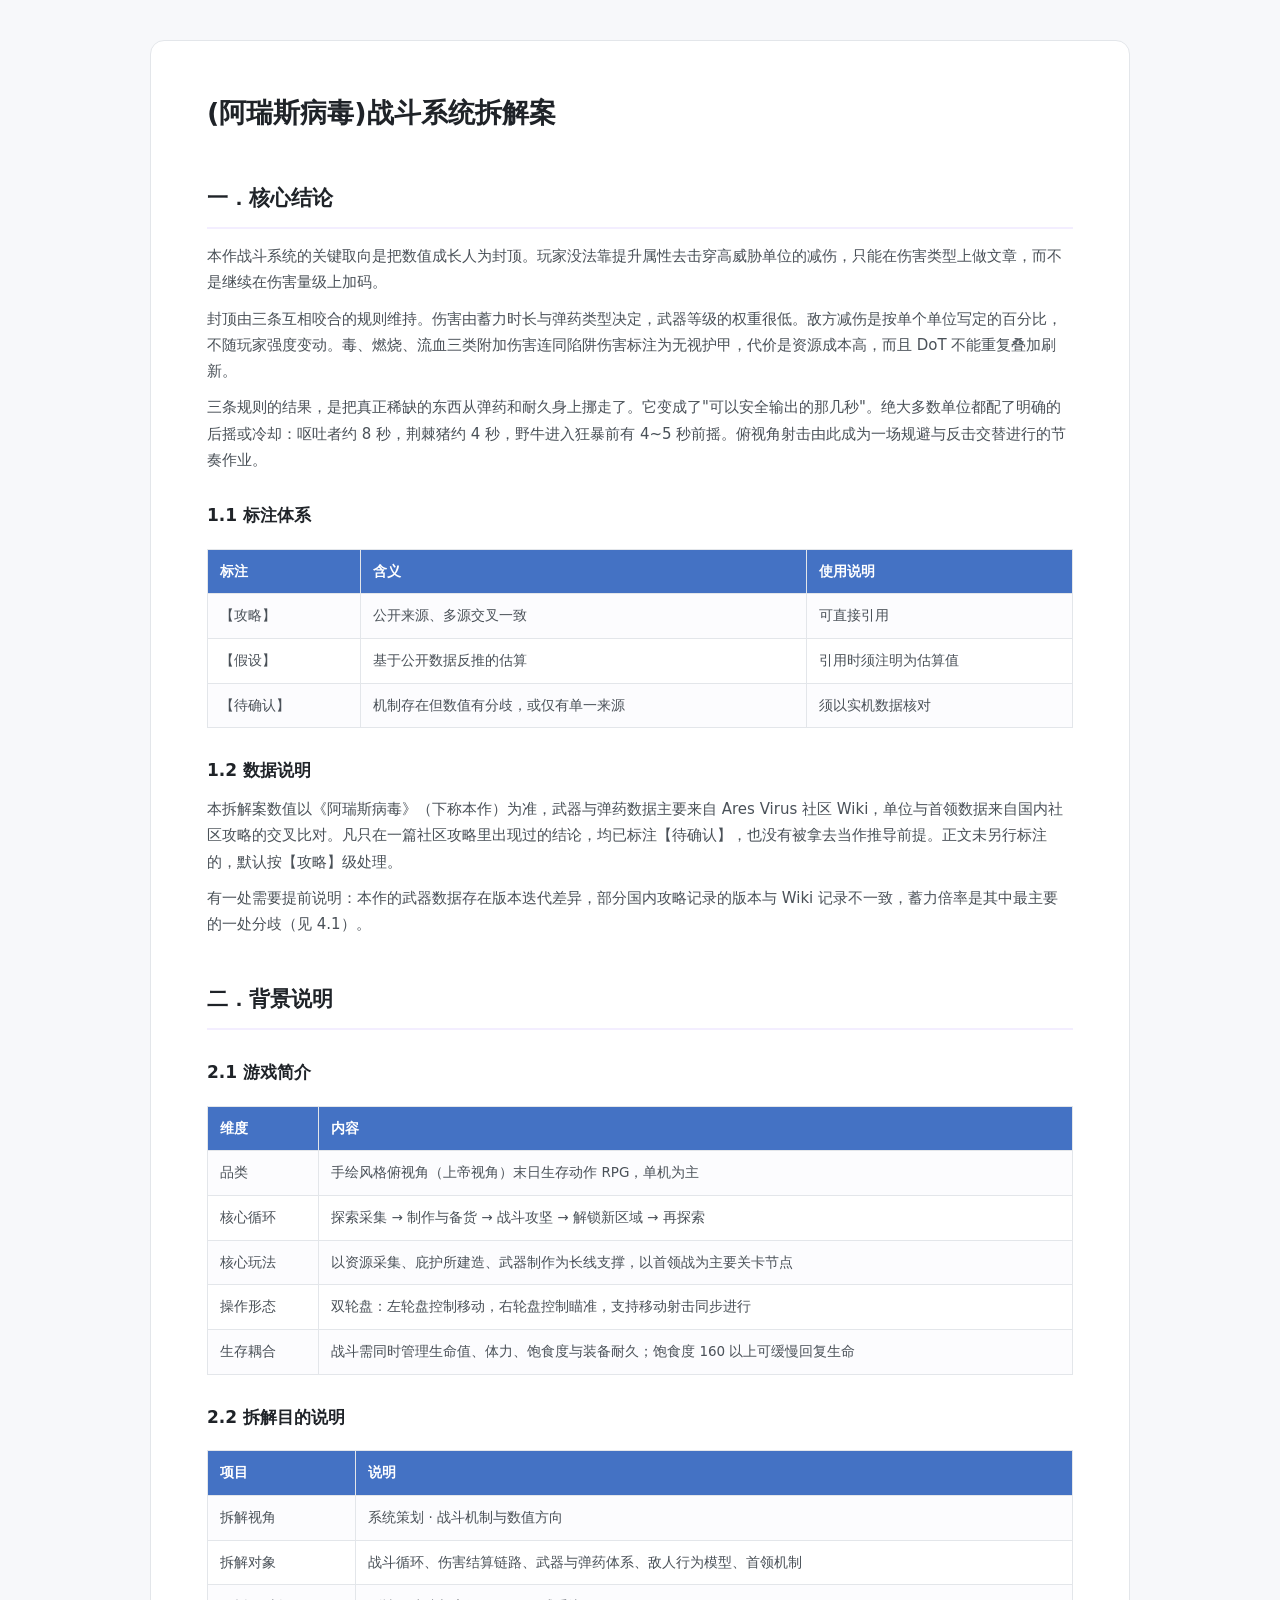
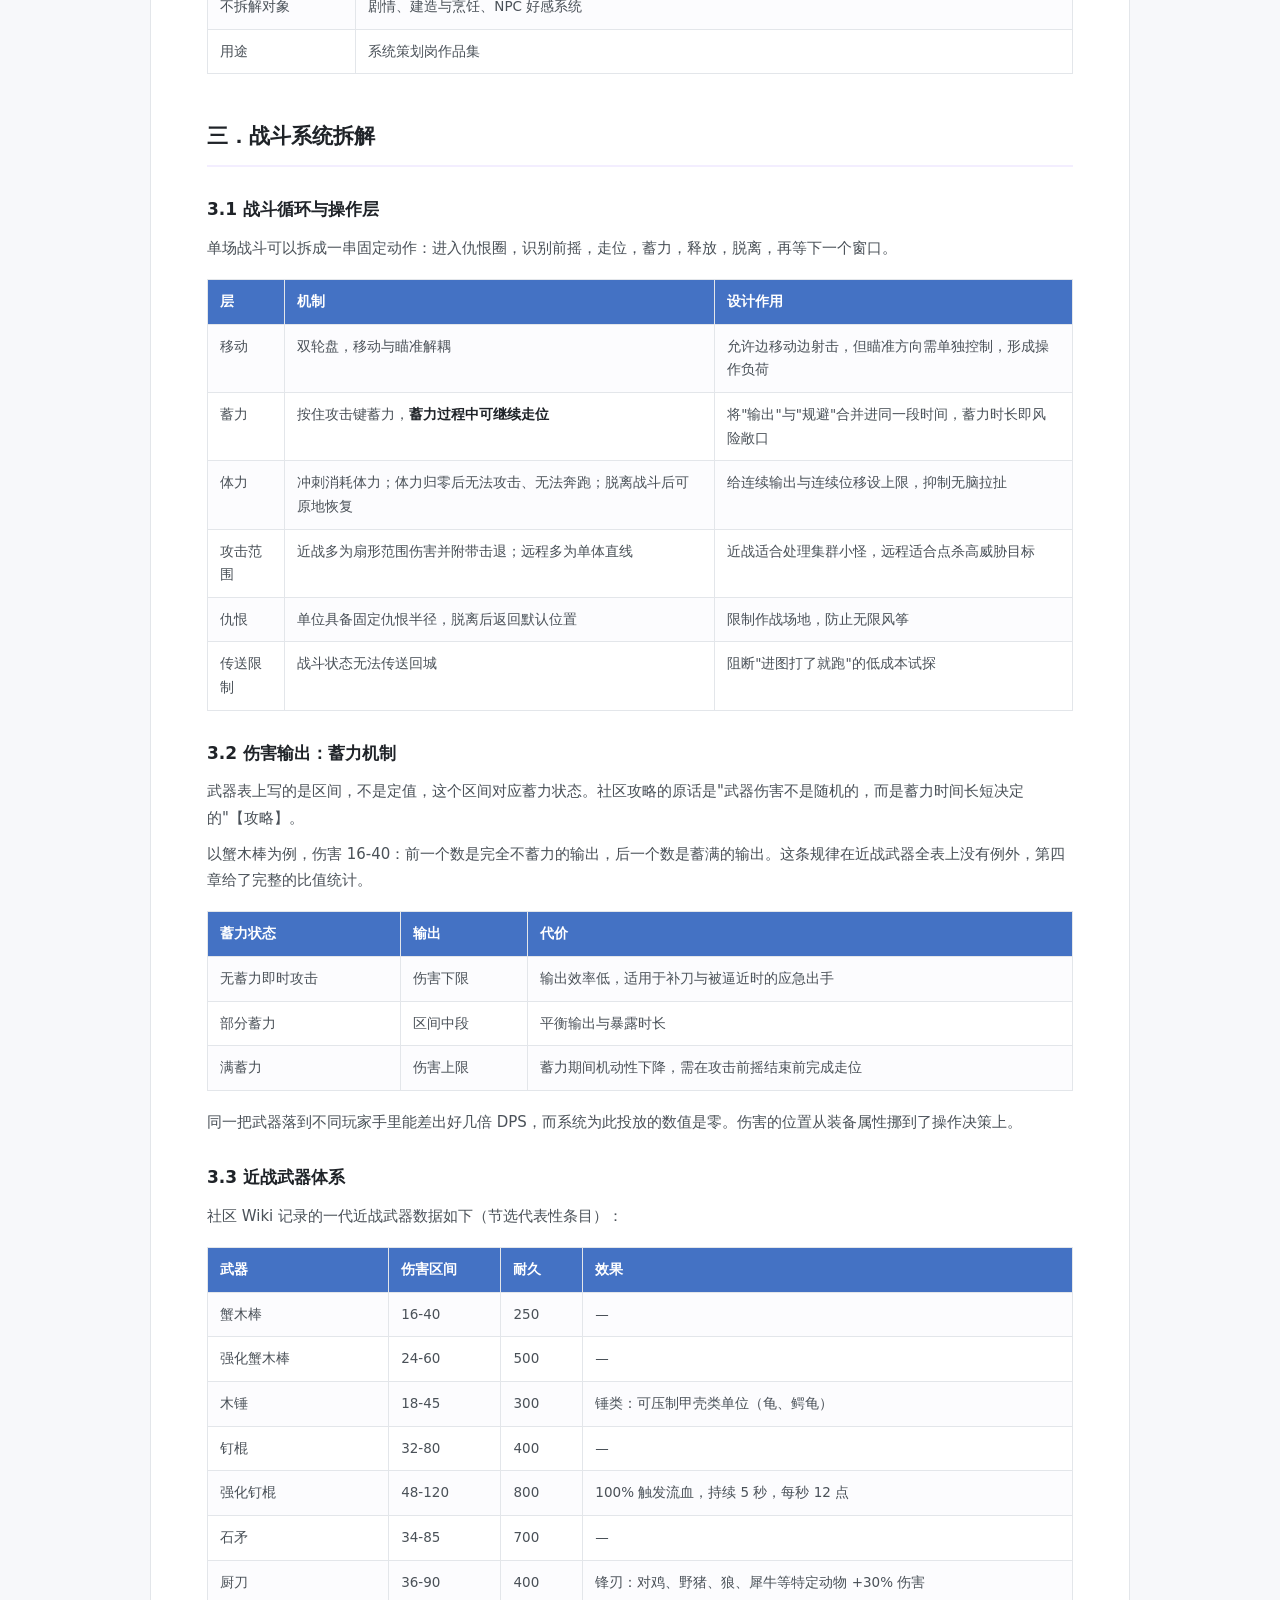
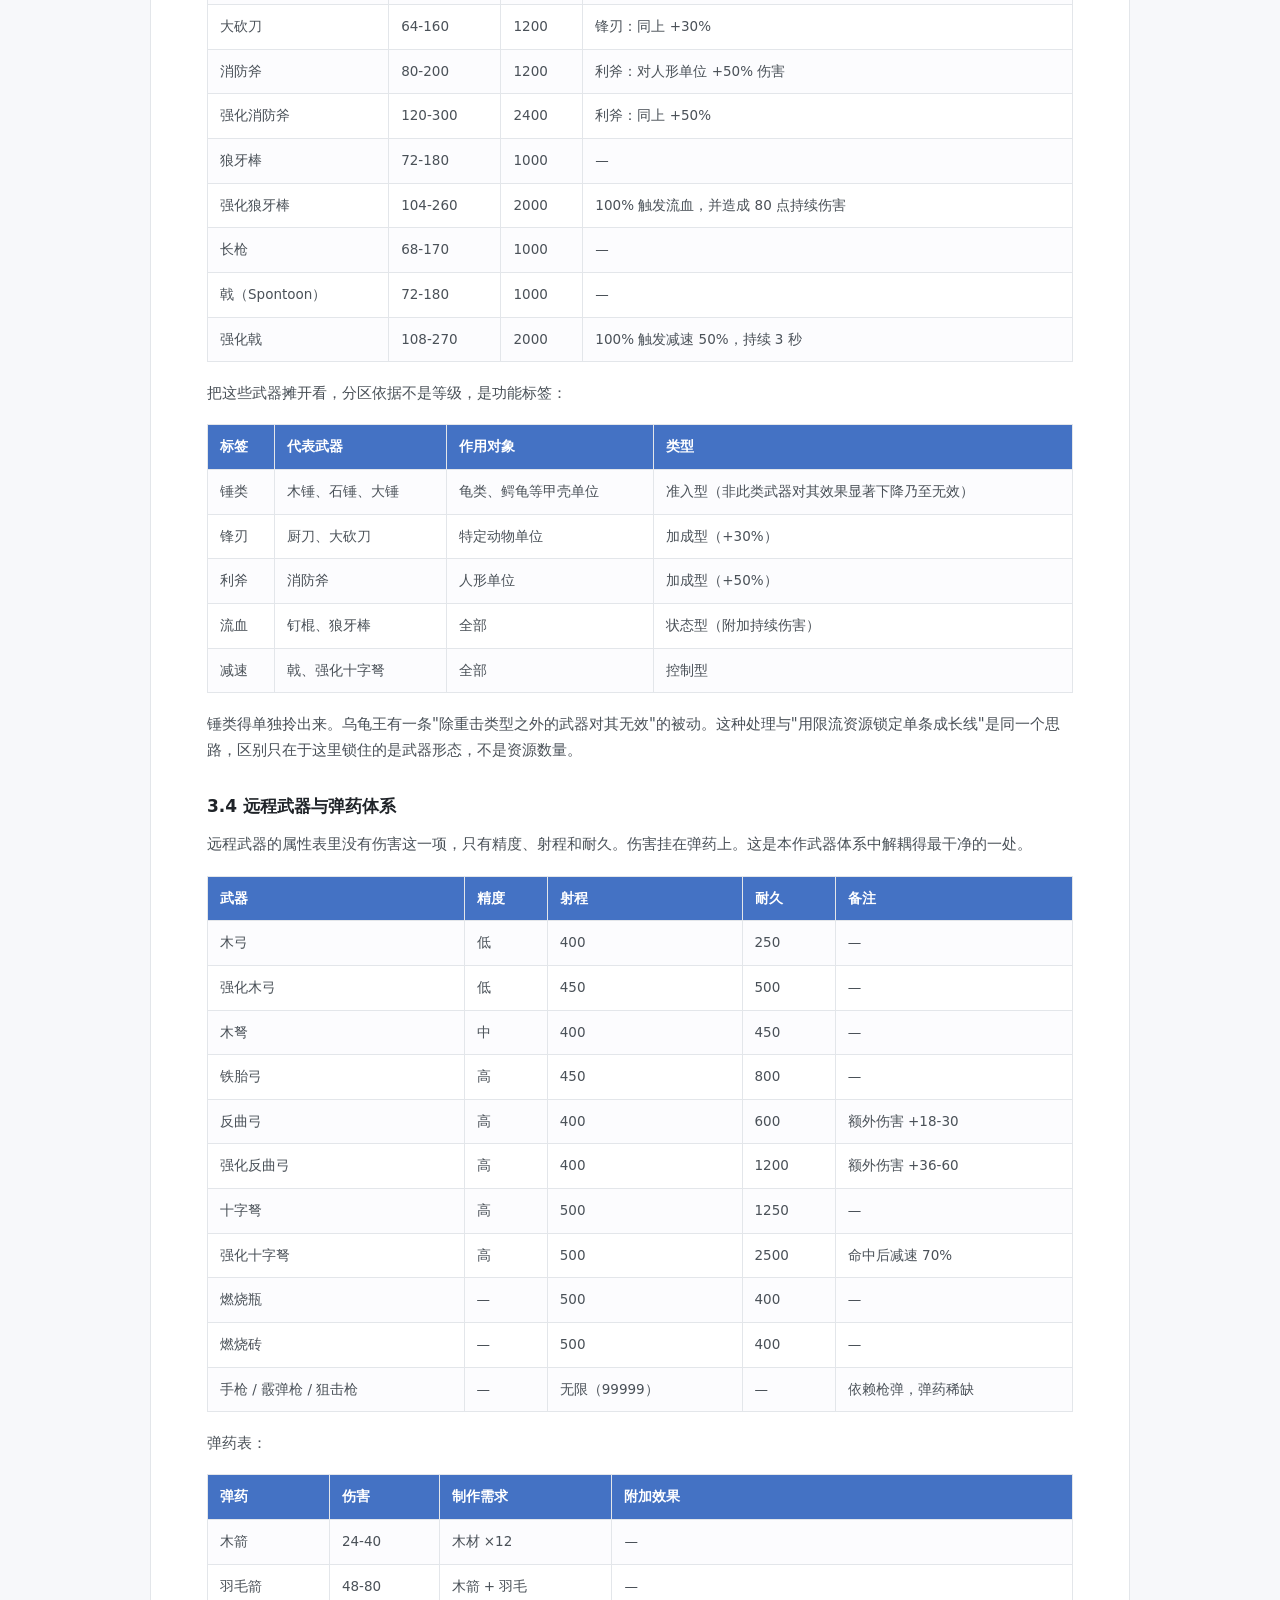
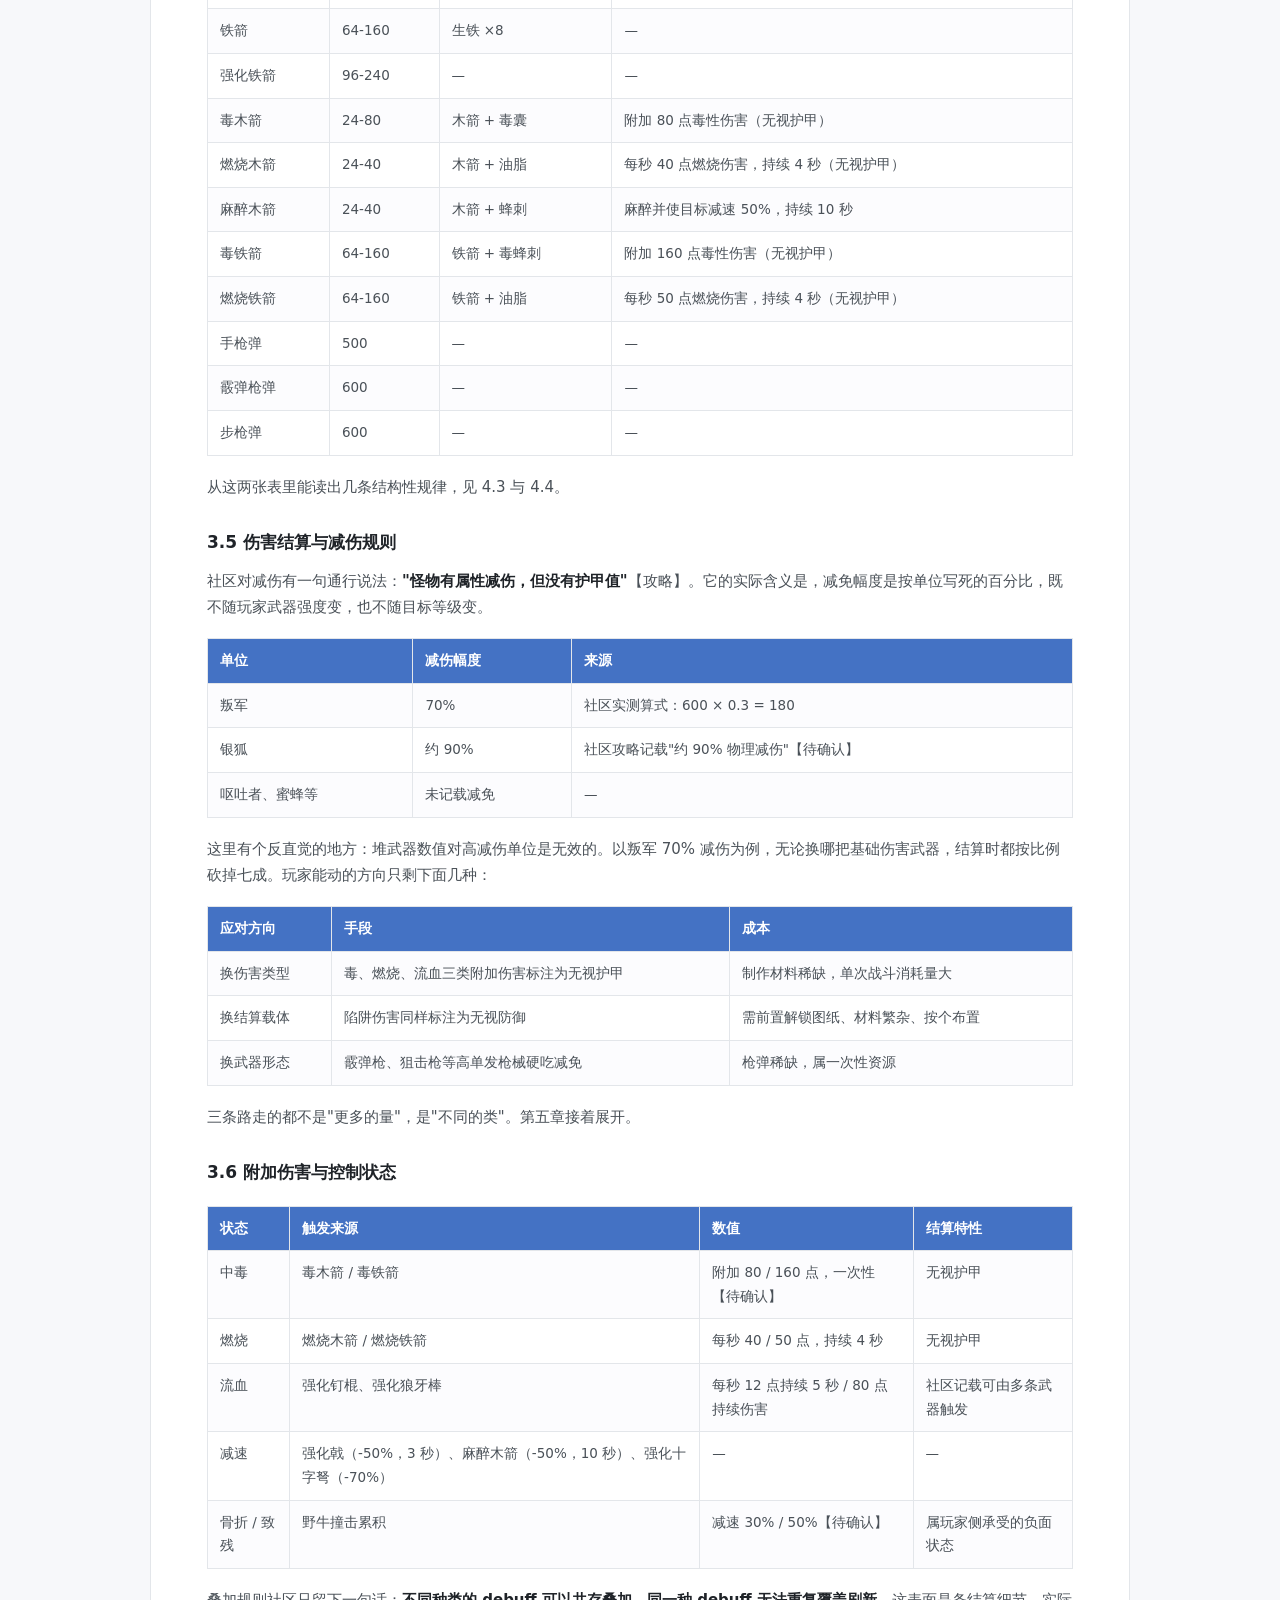
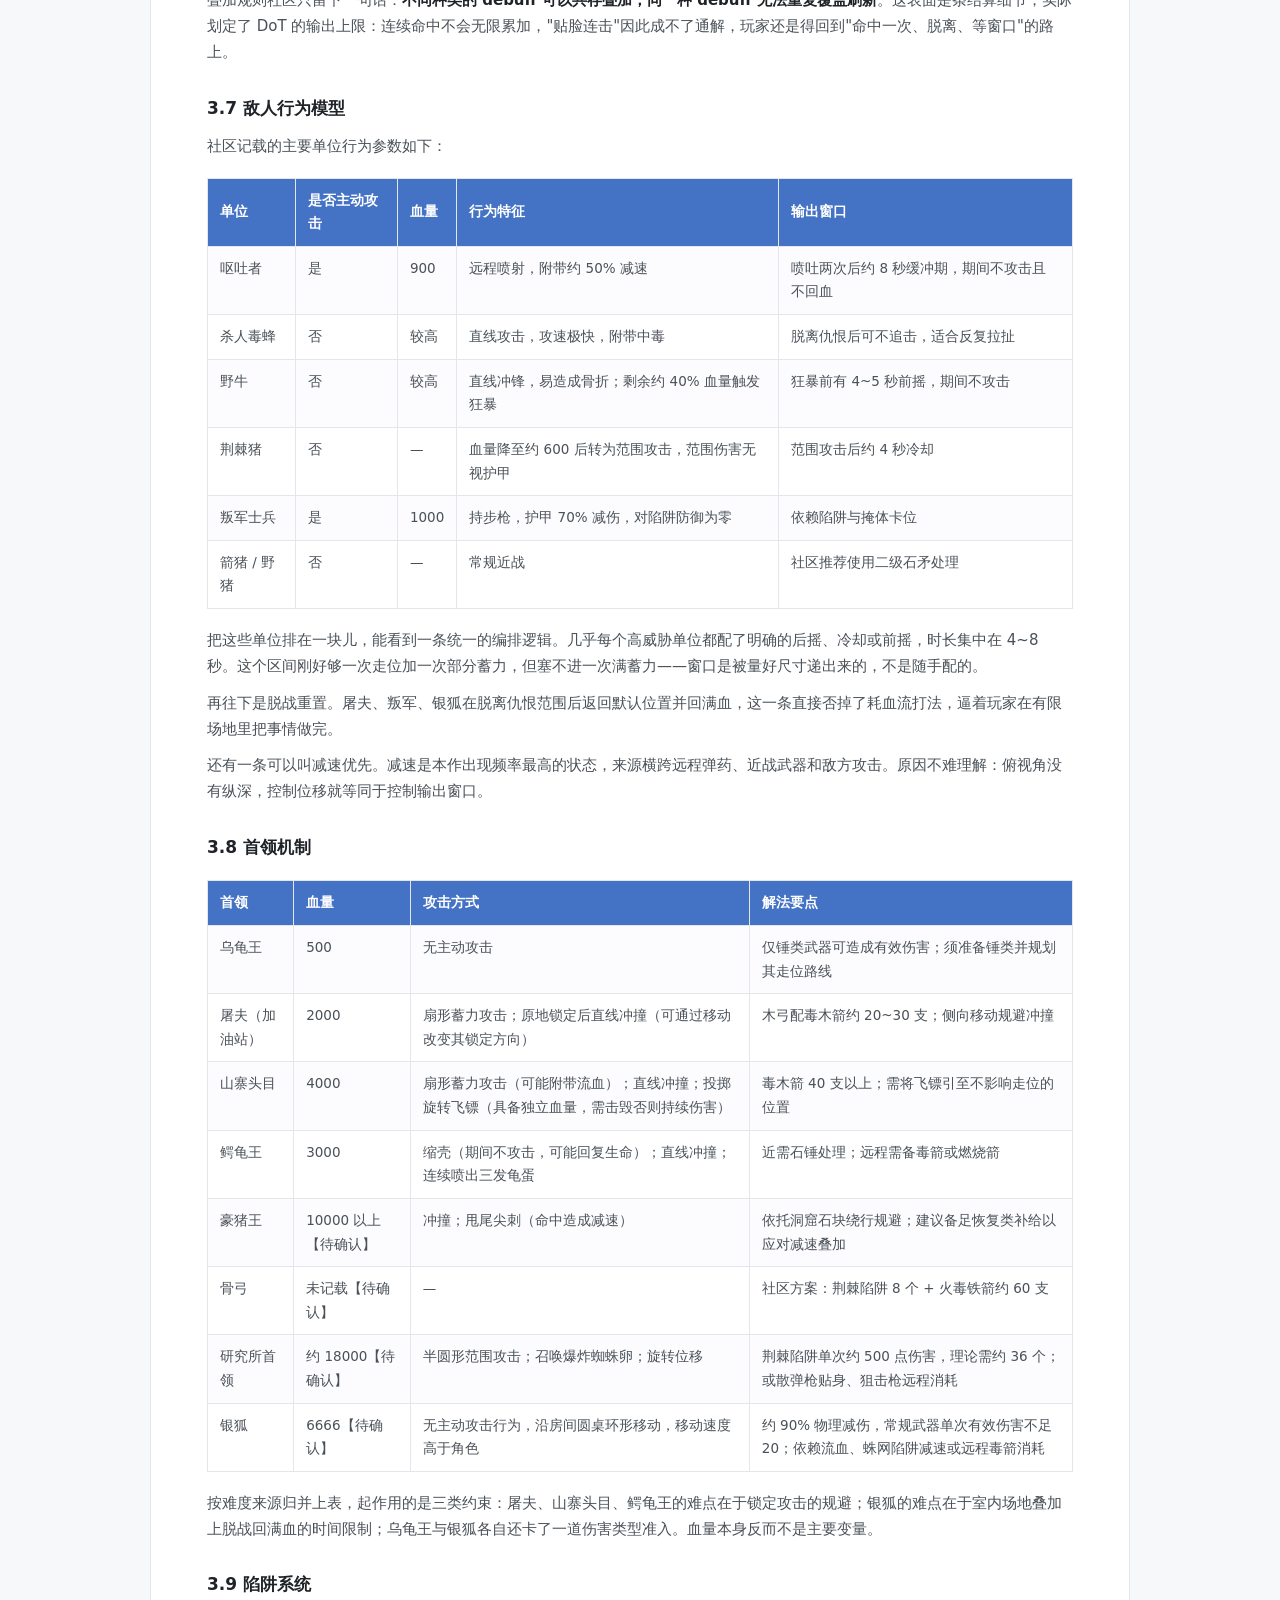
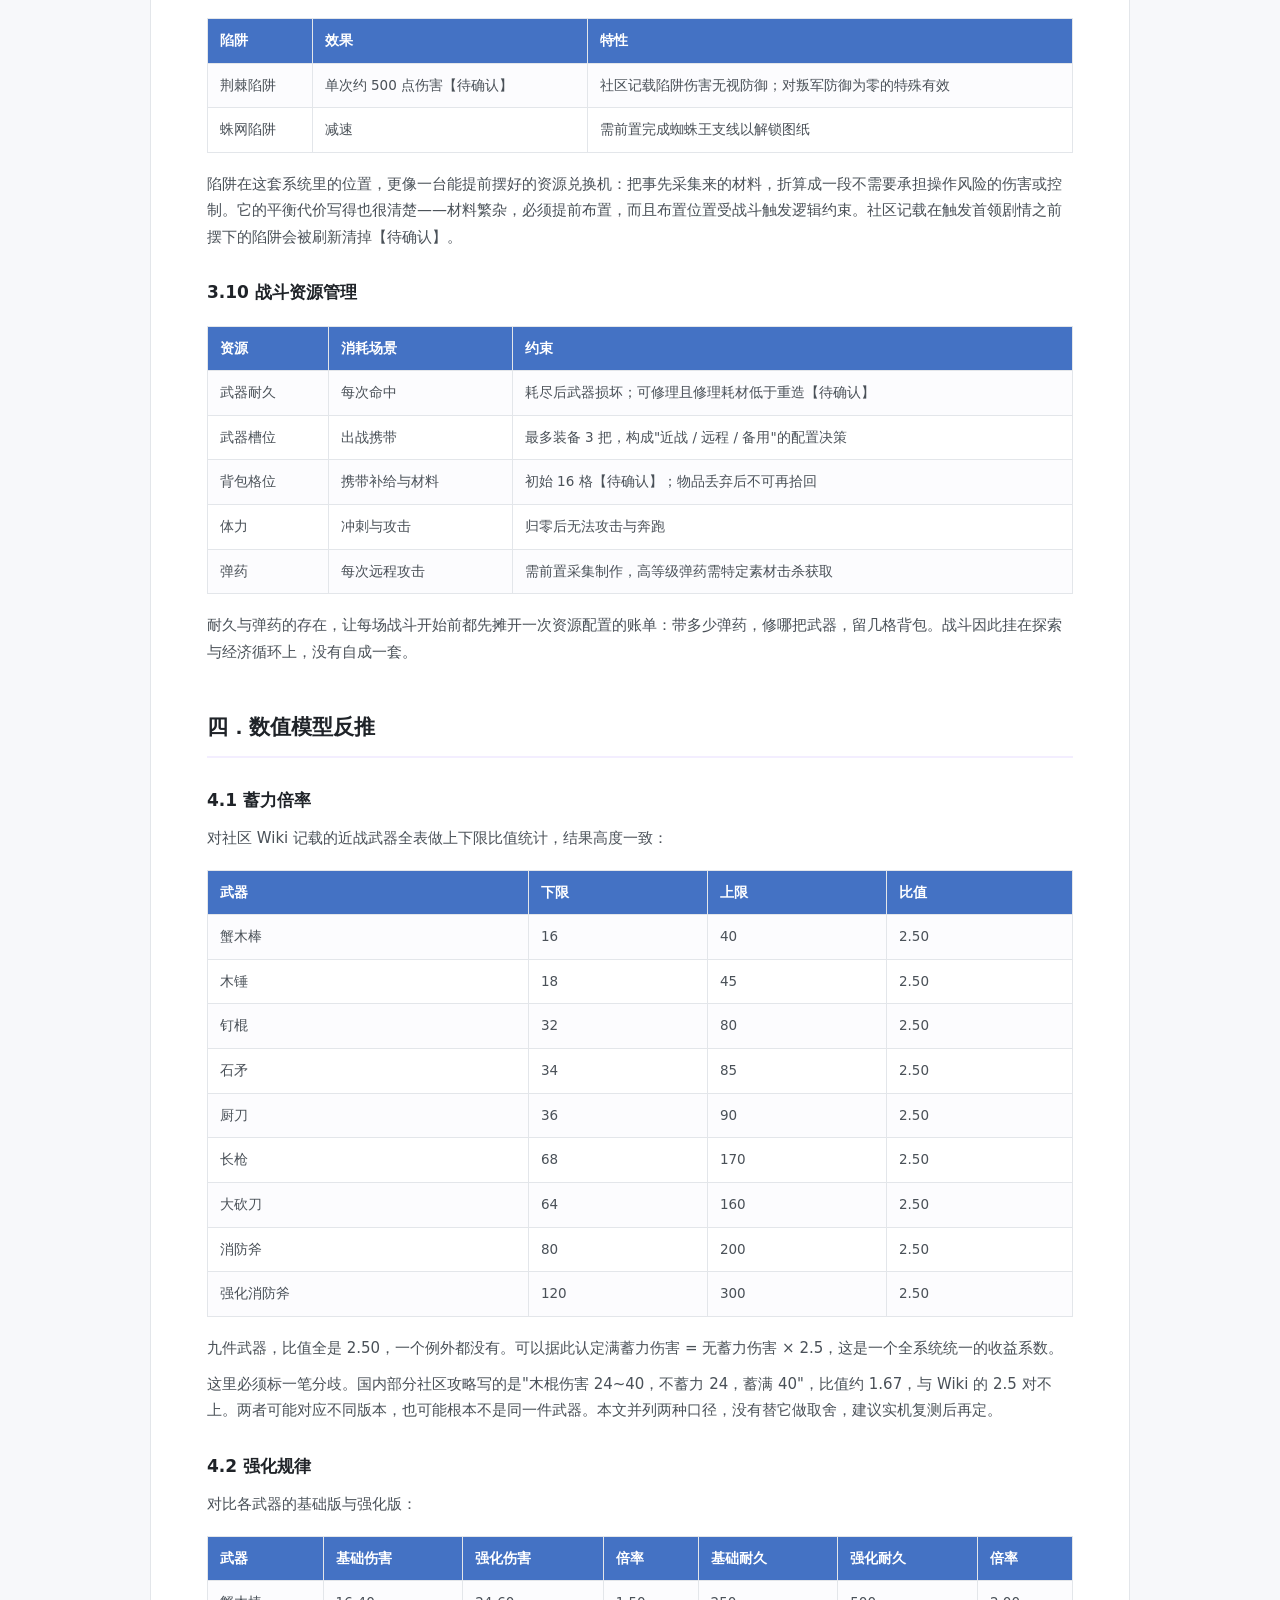
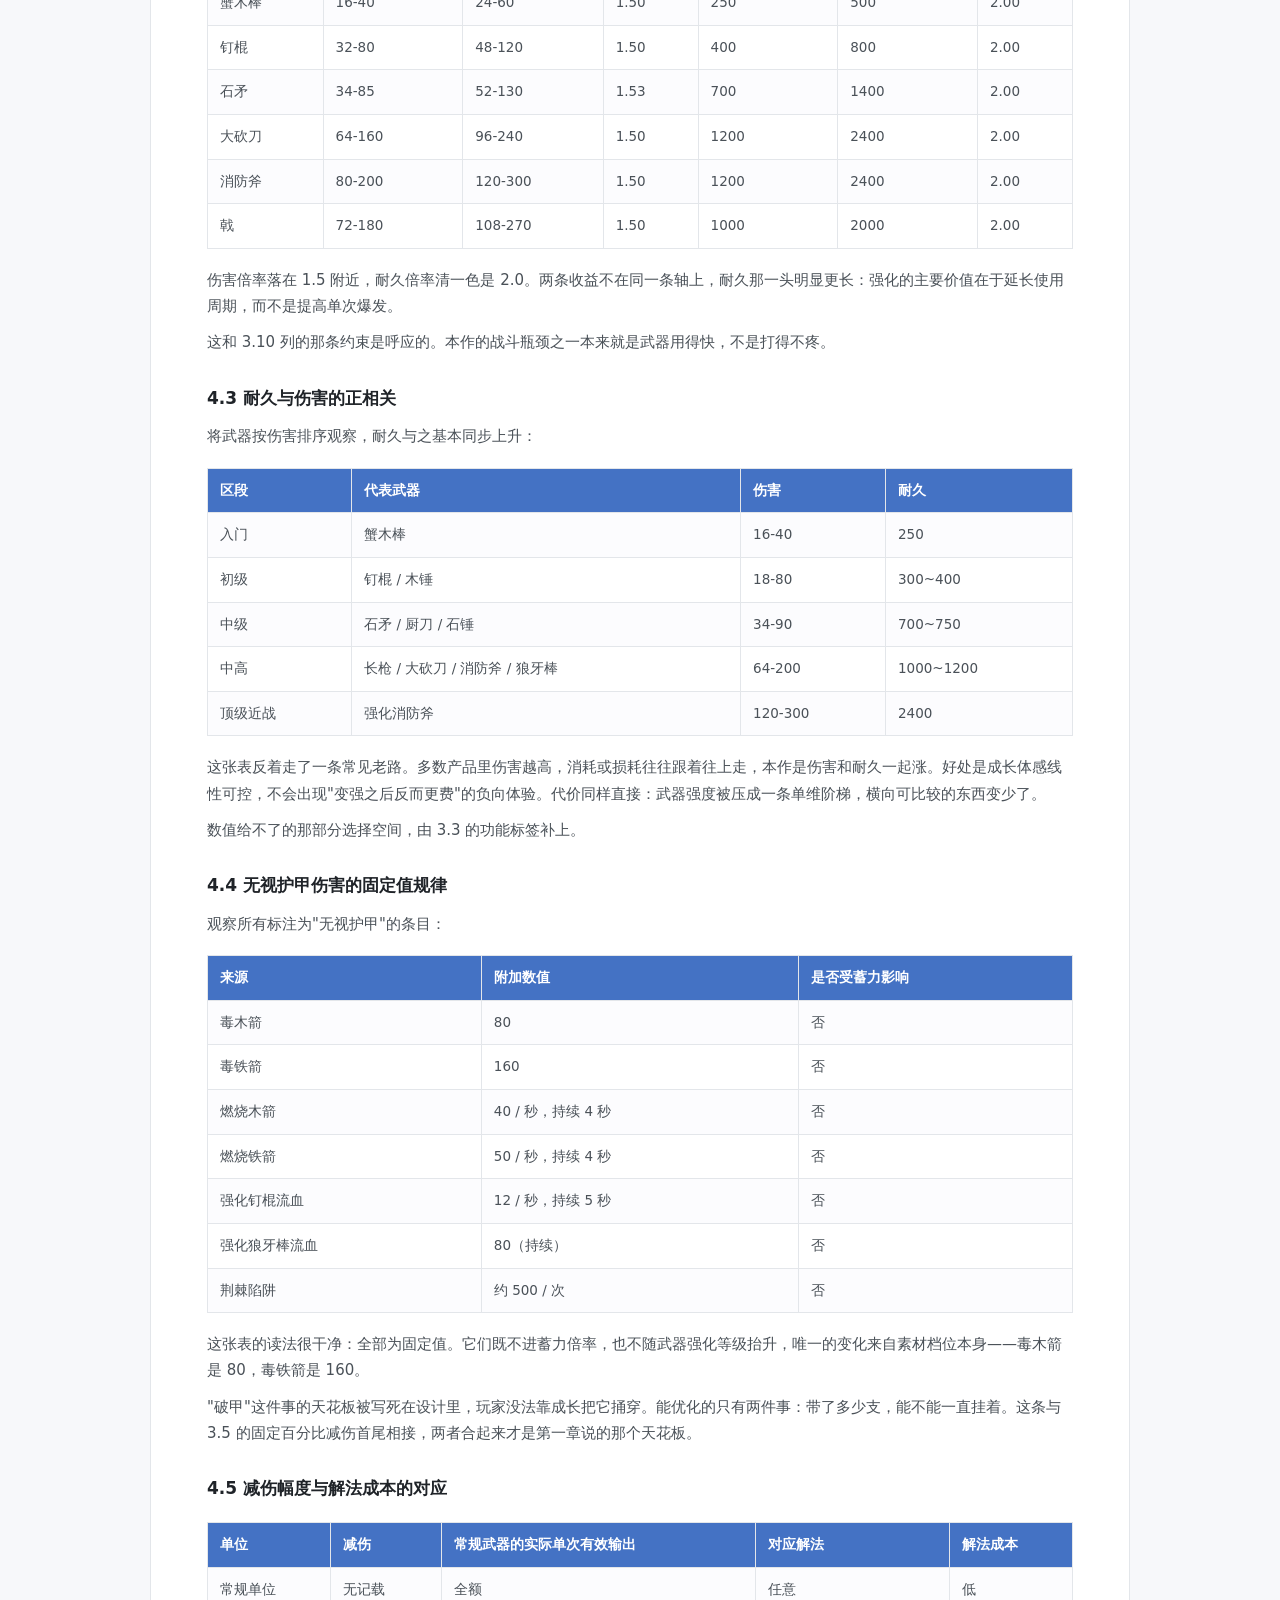
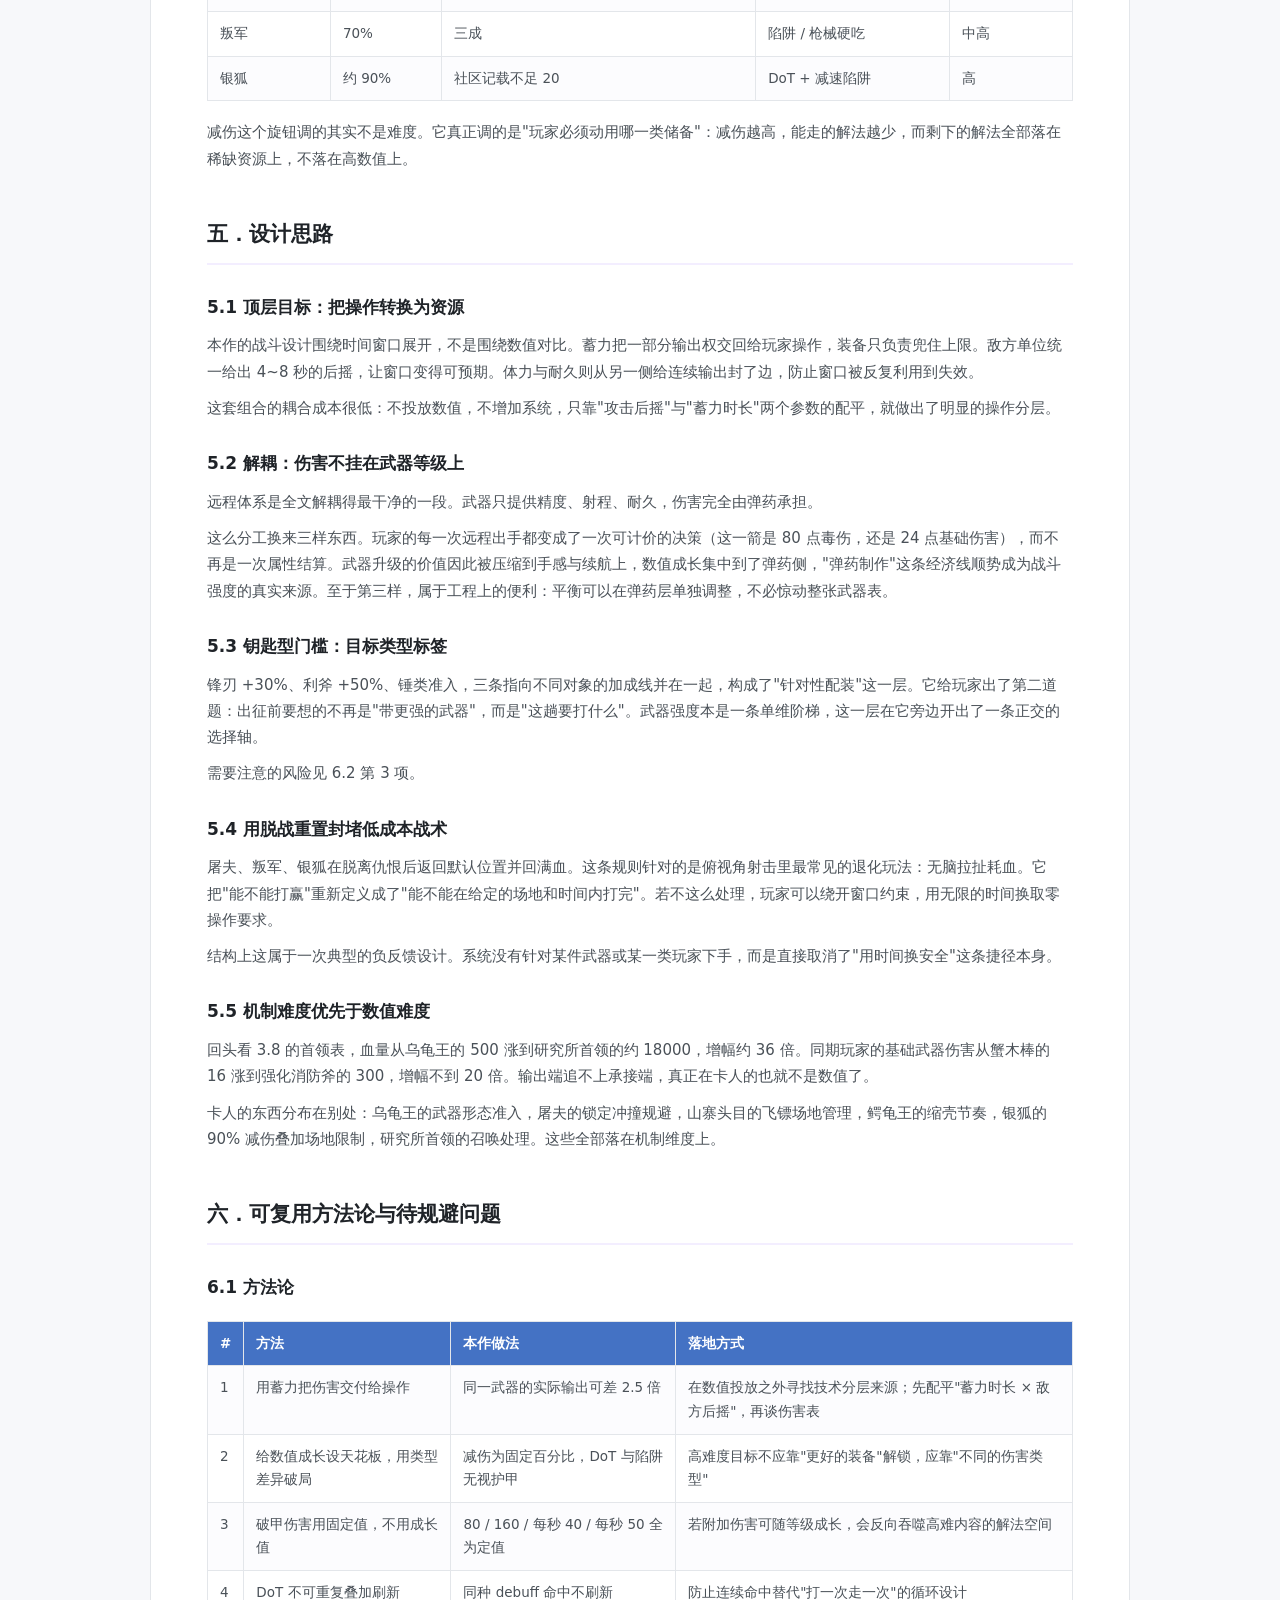
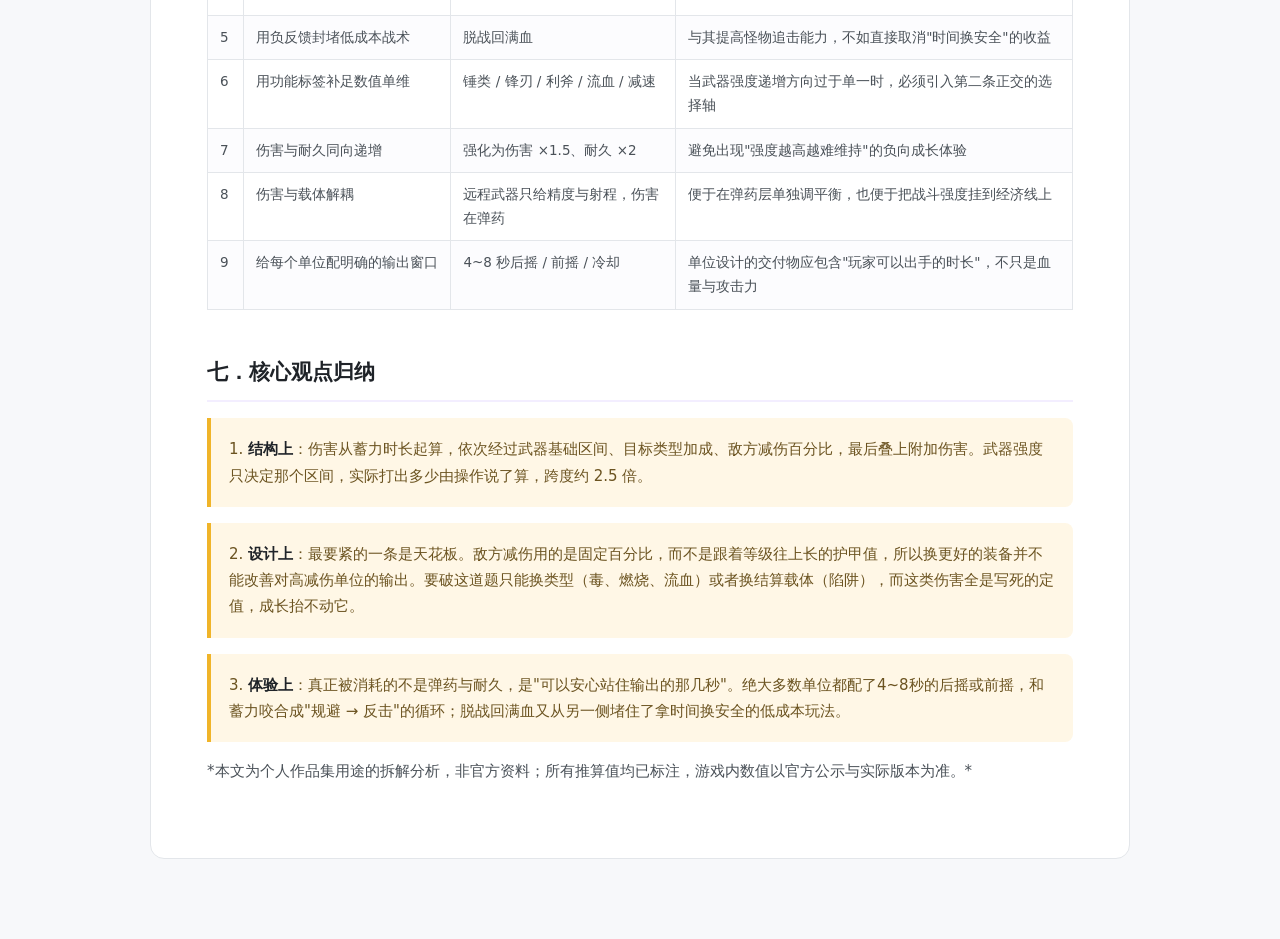
==== 阿瑞斯病毒战斗系统拆解案_网页版.html @ 6953b406 "Add files via upload" ====
<!DOCTYPE html>
<html lang="zh-CN">
<head>
<meta charset="utf-8">
<meta name="viewport" content="width=device-width, initial-scale=1">
<title>(阿瑞斯病毒)战斗系统拆解案</title>
<style>
  * { box-sizing: border-box; }
  body { margin:0; padding:40px 20px 80px; background:#f7f8fa; color:#1f2328;
    font-family:'PingFang SC','Microsoft YaHei','Segoe UI',system-ui,sans-serif;
    line-height:1.75; font-size:15px; }
  .wrap { max-width: 980px; margin:0 auto; background:#fff;
    border:1px solid #e3e6ea; border-radius:14px; padding:48px 56px 64px; }
  h1 { font-size:27px; margin:0 0 10px; }
  h2 { font-size:21px; margin:44px 0 14px; padding:0 0 10px; border-bottom:2px solid #f3eeff; }
  h3 { font-size:17px; margin:28px 0 10px; }
  h4 { font-size:15px; margin:22px 0 8px; color:#4c3a86; }
  p { margin:10px 0; color:#4a5158; }
  strong { color:#1f2328; }
  hr { border:none; border-top:1px solid #e3e6ea; margin:32px 0; }
  ul, ol { padding-left:22px; color:#4a5158; }
  li { margin:5px 0; }
  code { background:#f2f4f7; padding:1px 6px; border-radius:4px; font-size:13px;
    font-family:'Cascadia Mono',Consolas,monospace; color:#374151; }
  pre { background:#fbfbfd; border:1px solid #e3e6ea; border-radius:10px;
    padding:16px 18px; overflow-x:auto; }
  pre code { background:none; padding:0; font-size:12.5px; line-height:1.6; white-space:pre; }
  blockquote { margin:16px 0; padding:12px 18px; background:#fff7e6;
    border-left:4px solid #f0b429; border-radius:0 8px 8px 0; color:#6b5320; }
  blockquote p { color:#6b5320; margin:6px 0; }
  .tw { overflow-x:auto; margin:18px 0; }
  table { border-collapse:collapse; width:100%; margin:0; font-size:13.5px; }
  th { background:#4472C4; color:#fff; text-align:left; font-weight:600;
    padding:10px 12px; border:1px solid #e3e6ea; }
  th strong { color:#fff; }
  td { padding:10px 12px; border:1px solid #e3e6ea; color:#4a5158; vertical-align:top; }
  tr:nth-child(even) td { background:#fcfcfe; }
  @media print { body { padding:0; background:#fff; } .wrap { border:none; border-radius:0; } }
</style>
</head>
<body><div class="wrap">
<h1><strong>(阿瑞斯病毒)战斗系统拆解案</strong></h1>
<h2><strong>一．核心结论</strong></h2>
<p>本作战斗系统的关键取向是把数值成长人为封顶。玩家没法靠提升属性去击穿高威胁单位的减伤，只能在伤害类型上做文章，而不是继续在伤害量级上加码。</p>
<p>封顶由三条互相咬合的规则维持。伤害由蓄力时长与弹药类型决定，武器等级的权重很低。敌方减伤是按单个单位写定的百分比，不随玩家强度变动。毒、燃烧、流血三类附加伤害连同陷阱伤害标注为无视护甲，代价是资源成本高，而且 DoT 不能重复叠加刷新。</p>
<p>三条规则的结果，是把真正稀缺的东西从弹药和耐久身上挪走了。它变成了"可以安全输出的那几秒"。绝大多数单位都配了明确的后摇或冷却：呕吐者约 8 秒，荆棘猪约 4 秒，野牛进入狂暴前有 4~5 秒前摇。俯视角射击由此成为一场规避与反击交替进行的节奏作业。</p>
<h3><strong>1.1 标注体系</strong></h3>
<div class="tw"><table>
<tr><th><strong>标注</strong></th><th><strong>含义</strong></th><th><strong>使用说明</strong></th></tr>
<tr><td>【攻略】</td><td>公开来源、多源交叉一致</td><td>可直接引用</td></tr>
<tr><td>【假设】</td><td>基于公开数据反推的估算</td><td>引用时须注明为估算值</td></tr>
<tr><td>【待确认】</td><td>机制存在但数值有分歧，或仅有单一来源</td><td>须以实机数据核对</td></tr>
</table></div>
<h3><strong>1.2 数据说明</strong></h3>
<p>本拆解案数值以《阿瑞斯病毒》（下称本作）为准，武器与弹药数据主要来自 Ares Virus 社区 Wiki，单位与首领数据来自国内社区攻略的交叉比对。凡只在一篇社区攻略里出现过的结论，均已标注【待确认】，也没有被拿去当作推导前提。正文未另行标注的，默认按【攻略】级处理。</p>
<p>有一处需要提前说明：本作的武器数据存在版本迭代差异，部分国内攻略记录的版本与 Wiki 记录不一致，蓄力倍率是其中最主要的一处分歧（见 4.1）。</p>
<h2><strong>二．背景说明</strong></h2>
<h3><strong>2.1 游戏简介</strong></h3>
<div class="tw"><table>
<tr><th><strong>维度</strong></th><th><strong>内容</strong></th></tr>
<tr><td>品类</td><td>手绘风格俯视角（上帝视角）末日生存动作 RPG，单机为主</td></tr>
<tr><td>核心循环</td><td>探索采集 → 制作与备货 → 战斗攻坚 → 解锁新区域 → 再探索</td></tr>
<tr><td>核心玩法</td><td>以资源采集、庇护所建造、武器制作为长线支撑，以首领战为主要关卡节点</td></tr>
<tr><td>操作形态</td><td>双轮盘：左轮盘控制移动，右轮盘控制瞄准，支持移动射击同步进行</td></tr>
<tr><td>生存耦合</td><td>战斗需同时管理生命值、体力、饱食度与装备耐久；饱食度 160 以上可缓慢回复生命</td></tr>
</table></div>
<h3><strong>2.2 拆解目的说明</strong></h3>
<div class="tw"><table>
<tr><th><strong>项目</strong></th><th><strong>说明</strong></th></tr>
<tr><td>拆解视角</td><td>系统策划 · 战斗机制与数值方向</td></tr>
<tr><td>拆解对象</td><td>战斗循环、伤害结算链路、武器与弹药体系、敌人行为模型、首领机制</td></tr>
<tr><td>不拆解对象</td><td>剧情、建造与烹饪、NPC 好感系统</td></tr>
<tr><td>用途</td><td>系统策划岗作品集</td></tr>
</table></div>
<h2><strong>三．战斗系统拆解</strong></h2>
<h3><strong>3.1 战斗循环与操作层</strong></h3>
<p>单场战斗可以拆成一串固定动作：进入仇恨圈，识别前摇，走位，蓄力，释放，脱离，再等下一个窗口。</p>
<div class="tw"><table>
<tr><th><strong>层</strong></th><th><strong>机制</strong></th><th><strong>设计作用</strong></th></tr>
<tr><td>移动</td><td>双轮盘，移动与瞄准解耦</td><td>允许边移动边射击，但瞄准方向需单独控制，形成操作负荷</td></tr>
<tr><td>蓄力</td><td>按住攻击键蓄力，<strong>蓄力过程中可继续走位</strong></td><td>将"输出"与"规避"合并进同一段时间，蓄力时长即风险敞口</td></tr>
<tr><td>体力</td><td>冲刺消耗体力；体力归零后无法攻击、无法奔跑；脱离战斗后可原地恢复</td><td>给连续输出与连续位移设上限，抑制无脑拉扯</td></tr>
<tr><td>攻击范围</td><td>近战多为扇形范围伤害并附带击退；远程多为单体直线</td><td>近战适合处理集群小怪，远程适合点杀高威胁目标</td></tr>
<tr><td>仇恨</td><td>单位具备固定仇恨半径，脱离后返回默认位置</td><td>限制作战场地，防止无限风筝</td></tr>
<tr><td>传送限制</td><td>战斗状态无法传送回城</td><td>阻断"进图打了就跑"的低成本试探</td></tr>
</table></div>
<h3><strong>3.2 伤害输出：蓄力机制</strong></h3>
<p>武器表上写的是区间，不是定值，这个区间对应蓄力状态。社区攻略的原话是"武器伤害不是随机的，而是蓄力时间长短决定的"【攻略】。</p>
<p>以蟹木棒为例，伤害 16-40：前一个数是完全不蓄力的输出，后一个数是蓄满的输出。这条规律在近战武器全表上没有例外，第四章给了完整的比值统计。</p>
<div class="tw"><table>
<tr><th><strong>蓄力状态</strong></th><th><strong>输出</strong></th><th><strong>代价</strong></th></tr>
<tr><td>无蓄力即时攻击</td><td>伤害下限</td><td>输出效率低，适用于补刀与被逼近时的应急出手</td></tr>
<tr><td>部分蓄力</td><td>区间中段</td><td>平衡输出与暴露时长</td></tr>
<tr><td>满蓄力</td><td>伤害上限</td><td>蓄力期间机动性下降，需在攻击前摇结束前完成走位</td></tr>
</table></div>
<p>同一把武器落到不同玩家手里能差出好几倍 DPS，而系统为此投放的数值是零。伤害的位置从装备属性挪到了操作决策上。</p>
<h3><strong>3.3 近战武器体系</strong></h3>
<p>社区 Wiki 记录的一代近战武器数据如下（节选代表性条目）：</p>
<div class="tw"><table>
<tr><th><strong>武器</strong></th><th><strong>伤害区间</strong></th><th><strong>耐久</strong></th><th><strong>效果</strong></th></tr>
<tr><td>蟹木棒</td><td>16-40</td><td>250</td><td>—</td></tr>
<tr><td>强化蟹木棒</td><td>24-60</td><td>500</td><td>—</td></tr>
<tr><td>木锤</td><td>18-45</td><td>300</td><td>锤类：可压制甲壳类单位（龟、鳄龟）</td></tr>
<tr><td>钉棍</td><td>32-80</td><td>400</td><td>—</td></tr>
<tr><td>强化钉棍</td><td>48-120</td><td>800</td><td>100% 触发流血，持续 5 秒，每秒 12 点</td></tr>
<tr><td>石矛</td><td>34-85</td><td>700</td><td>—</td></tr>
<tr><td>厨刀</td><td>36-90</td><td>400</td><td>锋刃：对鸡、野猪、狼、犀牛等特定动物 +30% 伤害</td></tr>
<tr><td>大砍刀</td><td>64-160</td><td>1200</td><td>锋刃：同上 +30%</td></tr>
<tr><td>消防斧</td><td>80-200</td><td>1200</td><td>利斧：对人形单位 +50% 伤害</td></tr>
<tr><td>强化消防斧</td><td>120-300</td><td>2400</td><td>利斧：同上 +50%</td></tr>
<tr><td>狼牙棒</td><td>72-180</td><td>1000</td><td>—</td></tr>
<tr><td>强化狼牙棒</td><td>104-260</td><td>2000</td><td>100% 触发流血，并造成 80 点持续伤害</td></tr>
<tr><td>长枪</td><td>68-170</td><td>1000</td><td>—</td></tr>
<tr><td>戟（Spontoon）</td><td>72-180</td><td>1000</td><td>—</td></tr>
<tr><td>强化戟</td><td>108-270</td><td>2000</td><td>100% 触发减速 50%，持续 3 秒</td></tr>
</table></div>
<p>把这些武器摊开看，分区依据不是等级，是功能标签：</p>
<div class="tw"><table>
<tr><th><strong>标签</strong></th><th><strong>代表武器</strong></th><th><strong>作用对象</strong></th><th><strong>类型</strong></th></tr>
<tr><td>锤类</td><td>木锤、石锤、大锤</td><td>龟类、鳄龟等甲壳单位</td><td>准入型（非此类武器对其效果显著下降乃至无效）</td></tr>
<tr><td>锋刃</td><td>厨刀、大砍刀</td><td>特定动物单位</td><td>加成型（+30%）</td></tr>
<tr><td>利斧</td><td>消防斧</td><td>人形单位</td><td>加成型（+50%）</td></tr>
<tr><td>流血</td><td>钉棍、狼牙棒</td><td>全部</td><td>状态型（附加持续伤害）</td></tr>
<tr><td>减速</td><td>戟、强化十字弩</td><td>全部</td><td>控制型</td></tr>
</table></div>
<p>锤类得单独拎出来。乌龟王有一条"除重击类型之外的武器对其无效"的被动。这种处理与"用限流资源锁定单条成长线"是同一个思路，区别只在于这里锁住的是武器形态，不是资源数量。</p>
<h3><strong>3.4 远程武器与弹药体系</strong></h3>
<p>远程武器的属性表里没有伤害这一项，只有精度、射程和耐久。伤害挂在弹药上。这是本作武器体系中解耦得最干净的一处。</p>
<div class="tw"><table>
<tr><th><strong>武器</strong></th><th><strong>精度</strong></th><th><strong>射程</strong></th><th><strong>耐久</strong></th><th><strong>备注</strong></th></tr>
<tr><td>木弓</td><td>低</td><td>400</td><td>250</td><td>—</td></tr>
<tr><td>强化木弓</td><td>低</td><td>450</td><td>500</td><td>—</td></tr>
<tr><td>木弩</td><td>中</td><td>400</td><td>450</td><td>—</td></tr>
<tr><td>铁胎弓</td><td>高</td><td>450</td><td>800</td><td>—</td></tr>
<tr><td>反曲弓</td><td>高</td><td>400</td><td>600</td><td>额外伤害 +18-30</td></tr>
<tr><td>强化反曲弓</td><td>高</td><td>400</td><td>1200</td><td>额外伤害 +36-60</td></tr>
<tr><td>十字弩</td><td>高</td><td>500</td><td>1250</td><td>—</td></tr>
<tr><td>强化十字弩</td><td>高</td><td>500</td><td>2500</td><td>命中后减速 70%</td></tr>
<tr><td>燃烧瓶</td><td>—</td><td>500</td><td>400</td><td>—</td></tr>
<tr><td>燃烧砖</td><td>—</td><td>500</td><td>400</td><td>—</td></tr>
<tr><td>手枪 / 霰弹枪 / 狙击枪</td><td>—</td><td>无限（99999）</td><td>—</td><td>依赖枪弹，弹药稀缺</td></tr>
</table></div>
<p>弹药表：</p>
<div class="tw"><table>
<tr><th><strong>弹药</strong></th><th><strong>伤害</strong></th><th><strong>制作需求</strong></th><th><strong>附加效果</strong></th></tr>
<tr><td>木箭</td><td>24-40</td><td>木材 ×12</td><td>—</td></tr>
<tr><td>羽毛箭</td><td>48-80</td><td>木箭 + 羽毛</td><td>—</td></tr>
<tr><td>铁箭</td><td>64-160</td><td>生铁 ×8</td><td>—</td></tr>
<tr><td>强化铁箭</td><td>96-240</td><td>—</td><td>—</td></tr>
<tr><td>毒木箭</td><td>24-80</td><td>木箭 + 毒囊</td><td>附加 80 点毒性伤害（无视护甲）</td></tr>
<tr><td>燃烧木箭</td><td>24-40</td><td>木箭 + 油脂</td><td>每秒 40 点燃烧伤害，持续 4 秒（无视护甲）</td></tr>
<tr><td>麻醉木箭</td><td>24-40</td><td>木箭 + 蜂刺</td><td>麻醉并使目标减速 50%，持续 10 秒</td></tr>
<tr><td>毒铁箭</td><td>64-160</td><td>铁箭 + 毒蜂刺</td><td>附加 160 点毒性伤害（无视护甲）</td></tr>
<tr><td>燃烧铁箭</td><td>64-160</td><td>铁箭 + 油脂</td><td>每秒 50 点燃烧伤害，持续 4 秒（无视护甲）</td></tr>
<tr><td>手枪弹</td><td>500</td><td>—</td><td>—</td></tr>
<tr><td>霰弹枪弹</td><td>600</td><td>—</td><td>—</td></tr>
<tr><td>步枪弹</td><td>600</td><td>—</td><td>—</td></tr>
</table></div>
<p>从这两张表里能读出几条结构性规律，见 4.3 与 4.4。</p>
<h3><strong>3.5 伤害结算与减伤规则</strong></h3>
<p>社区对减伤有一句通行说法：<strong>"怪物有属性减伤，但没有护甲值"</strong>【攻略】。它的实际含义是，减免幅度是按单位写死的百分比，既不随玩家武器强度变，也不随目标等级变。</p>
<div class="tw"><table>
<tr><th><strong>单位</strong></th><th><strong>减伤幅度</strong></th><th><strong>来源</strong></th></tr>
<tr><td>叛军</td><td>70%</td><td>社区实测算式：600 × 0.3 = 180</td></tr>
<tr><td>银狐</td><td>约 90%</td><td>社区攻略记载"约 90% 物理减伤"【待确认】</td></tr>
<tr><td>呕吐者、蜜蜂等</td><td>未记载减免</td><td>—</td></tr>
</table></div>
<p>这里有个反直觉的地方：堆武器数值对高减伤单位是无效的。以叛军 70% 减伤为例，无论换哪把基础伤害武器，结算时都按比例砍掉七成。玩家能动的方向只剩下面几种：</p>
<div class="tw"><table>
<tr><th><strong>应对方向</strong></th><th><strong>手段</strong></th><th><strong>成本</strong></th></tr>
<tr><td>换伤害类型</td><td>毒、燃烧、流血三类附加伤害标注为无视护甲</td><td>制作材料稀缺，单次战斗消耗量大</td></tr>
<tr><td>换结算载体</td><td>陷阱伤害同样标注为无视防御</td><td>需前置解锁图纸、材料繁杂、按个布置</td></tr>
<tr><td>换武器形态</td><td>霰弹枪、狙击枪等高单发枪械硬吃减免</td><td>枪弹稀缺，属一次性资源</td></tr>
</table></div>
<p>三条路走的都不是"更多的量"，是"不同的类"。第五章接着展开。</p>
<h3><strong>3.6 附加伤害与控制状态</strong></h3>
<div class="tw"><table>
<tr><th><strong>状态</strong></th><th><strong>触发来源</strong></th><th><strong>数值</strong></th><th><strong>结算特性</strong></th></tr>
<tr><td>中毒</td><td>毒木箭 / 毒铁箭</td><td>附加 80 / 160 点，一次性【待确认】</td><td>无视护甲</td></tr>
<tr><td>燃烧</td><td>燃烧木箭 / 燃烧铁箭</td><td>每秒 40 / 50 点，持续 4 秒</td><td>无视护甲</td></tr>
<tr><td>流血</td><td>强化钉棍、强化狼牙棒</td><td>每秒 12 点持续 5 秒 / 80 点持续伤害</td><td>社区记载可由多条武器触发</td></tr>
<tr><td>减速</td><td>强化戟（-50%，3 秒）、麻醉木箭（-50%，10 秒）、强化十字弩（-70%）</td><td>—</td><td>—</td></tr>
<tr><td>骨折 / 致残</td><td>野牛撞击累积</td><td>减速 30% / 50%【待确认】</td><td>属玩家侧承受的负面状态</td></tr>
</table></div>
<p>叠加规则社区只留下一句话：<strong>不同种类的 debuff 可以共存叠加，同一种 debuff 无法重复覆盖刷新</strong>。这表面是条结算细节，实际划定了 DoT 的输出上限：连续命中不会无限累加，"贴脸连击"因此成不了通解，玩家还是得回到"命中一次、脱离、等窗口"的路上。</p>
<h3><strong>3.7 敌人行为模型</strong></h3>
<p>社区记载的主要单位行为参数如下：</p>
<div class="tw"><table>
<tr><th><strong>单位</strong></th><th><strong>是否主动攻击</strong></th><th><strong>血量</strong></th><th><strong>行为特征</strong></th><th><strong>输出窗口</strong></th></tr>
<tr><td>呕吐者</td><td>是</td><td>900</td><td>远程喷射，附带约 50% 减速</td><td>喷吐两次后约 8 秒缓冲期，期间不攻击且不回血</td></tr>
<tr><td>杀人毒蜂</td><td>否</td><td>较高</td><td>直线攻击，攻速极快，附带中毒</td><td>脱离仇恨后可不追击，适合反复拉扯</td></tr>
<tr><td>野牛</td><td>否</td><td>较高</td><td>直线冲锋，易造成骨折；剩余约 40% 血量触发狂暴</td><td>狂暴前有 4~5 秒前摇，期间不攻击</td></tr>
<tr><td>荆棘猪</td><td>否</td><td>—</td><td>血量降至约 600 后转为范围攻击，范围伤害无视护甲</td><td>范围攻击后约 4 秒冷却</td></tr>
<tr><td>叛军士兵</td><td>是</td><td>1000</td><td>持步枪，护甲 70% 减伤，对陷阱防御为零</td><td>依赖陷阱与掩体卡位</td></tr>
<tr><td>箭猪 / 野猪</td><td>否</td><td>—</td><td>常规近战</td><td>社区推荐使用二级石矛处理</td></tr>
</table></div>
<p>把这些单位排在一块儿，能看到一条统一的编排逻辑。几乎每个高威胁单位都配了明确的后摇、冷却或前摇，时长集中在 4~8 秒。这个区间刚好够一次走位加一次部分蓄力，但塞不进一次满蓄力——窗口是被量好尺寸递出来的，不是随手配的。</p>
<p>再往下是脱战重置。屠夫、叛军、银狐在脱离仇恨范围后返回默认位置并回满血，这一条直接否掉了耗血流打法，逼着玩家在有限场地里把事情做完。</p>
<p>还有一条可以叫减速优先。减速是本作出现频率最高的状态，来源横跨远程弹药、近战武器和敌方攻击。原因不难理解：俯视角没有纵深，控制位移就等同于控制输出窗口。</p>
<h3><strong>3.8 首领机制</strong></h3>
<div class="tw"><table>
<tr><th><strong>首领</strong></th><th><strong>血量</strong></th><th><strong>攻击方式</strong></th><th><strong>解法要点</strong></th></tr>
<tr><td>乌龟王</td><td>500</td><td>无主动攻击</td><td>仅锤类武器可造成有效伤害；须准备锤类并规划其走位路线</td></tr>
<tr><td>屠夫（加油站）</td><td>2000</td><td>扇形蓄力攻击；原地锁定后直线冲撞（可通过移动改变其锁定方向）</td><td>木弓配毒木箭约 20~30 支；侧向移动规避冲撞</td></tr>
<tr><td>山寨头目</td><td>4000</td><td>扇形蓄力攻击（可能附带流血）；直线冲撞；投掷旋转飞镖（具备独立血量，需击毁否则持续伤害）</td><td>毒木箭 40 支以上；需将飞镖引至不影响走位的位置</td></tr>
<tr><td>鳄龟王</td><td>3000</td><td>缩壳（期间不攻击，可能回复生命）；直线冲撞；连续喷出三发龟蛋</td><td>近需石锤处理；远程需备毒箭或燃烧箭</td></tr>
<tr><td>豪猪王</td><td>10000 以上【待确认】</td><td>冲撞；甩尾尖刺（命中造成减速）</td><td>依托洞窟石块绕行规避；建议备足恢复类补给以应对减速叠加</td></tr>
<tr><td>骨弓</td><td>未记载【待确认】</td><td>—</td><td>社区方案：荆棘陷阱 8 个 + 火毒铁箭约 60 支</td></tr>
<tr><td>研究所首领</td><td>约 18000【待确认】</td><td>半圆形范围攻击；召唤爆炸蜘蛛卵；旋转位移</td><td>荆棘陷阱单次约 500 点伤害，理论需约 36 个；或散弹枪贴身、狙击枪远程消耗</td></tr>
<tr><td>银狐</td><td>6666【待确认】</td><td>无主动攻击行为，沿房间圆桌环形移动，移动速度高于角色</td><td>约 90% 物理减伤，常规武器单次有效伤害不足 20；依赖流血、蛛网陷阱减速或远程毒箭消耗</td></tr>
</table></div>
<p>按难度来源归并上表，起作用的是三类约束：屠夫、山寨头目、鳄龟王的难点在于锁定攻击的规避；银狐的难点在于室内场地叠加上脱战回满血的时间限制；乌龟王与银狐各自还卡了一道伤害类型准入。血量本身反而不是主要变量。</p>
<h3><strong>3.9 陷阱系统</strong></h3>
<div class="tw"><table>
<tr><th><strong>陷阱</strong></th><th><strong>效果</strong></th><th><strong>特性</strong></th></tr>
<tr><td>荆棘陷阱</td><td>单次约 500 点伤害【待确认】</td><td>社区记载陷阱伤害无视防御；对叛军防御为零的特殊有效</td></tr>
<tr><td>蛛网陷阱</td><td>减速</td><td>需前置完成蜘蛛王支线以解锁图纸</td></tr>
</table></div>
<p>陷阱在这套系统里的位置，更像一台能提前摆好的资源兑换机：把事先采集来的材料，折算成一段不需要承担操作风险的伤害或控制。它的平衡代价写得也很清楚——材料繁杂，必须提前布置，而且布置位置受战斗触发逻辑约束。社区记载在触发首领剧情之前摆下的陷阱会被刷新清掉【待确认】。</p>
<h3><strong>3.10 战斗资源管理</strong></h3>
<div class="tw"><table>
<tr><th><strong>资源</strong></th><th><strong>消耗场景</strong></th><th><strong>约束</strong></th></tr>
<tr><td>武器耐久</td><td>每次命中</td><td>耗尽后武器损坏；可修理且修理耗材低于重造【待确认】</td></tr>
<tr><td>武器槽位</td><td>出战携带</td><td>最多装备 3 把，构成"近战 / 远程 / 备用"的配置决策</td></tr>
<tr><td>背包格位</td><td>携带补给与材料</td><td>初始 16 格【待确认】；物品丢弃后不可再拾回</td></tr>
<tr><td>体力</td><td>冲刺与攻击</td><td>归零后无法攻击与奔跑</td></tr>
<tr><td>弹药</td><td>每次远程攻击</td><td>需前置采集制作，高等级弹药需特定素材击杀获取</td></tr>
</table></div>
<p>耐久与弹药的存在，让每场战斗开始前都先摊开一次资源配置的账单：带多少弹药，修哪把武器，留几格背包。战斗因此挂在探索与经济循环上，没有自成一套。</p>
<h2><strong>四．数值模型反推</strong></h2>
<h3><strong>4.1 蓄力倍率</strong></h3>
<p>对社区 Wiki 记载的近战武器全表做上下限比值统计，结果高度一致：</p>
<div class="tw"><table>
<tr><th><strong>武器</strong></th><th><strong>下限</strong></th><th><strong>上限</strong></th><th><strong>比值</strong></th></tr>
<tr><td>蟹木棒</td><td>16</td><td>40</td><td>2.50</td></tr>
<tr><td>木锤</td><td>18</td><td>45</td><td>2.50</td></tr>
<tr><td>钉棍</td><td>32</td><td>80</td><td>2.50</td></tr>
<tr><td>石矛</td><td>34</td><td>85</td><td>2.50</td></tr>
<tr><td>厨刀</td><td>36</td><td>90</td><td>2.50</td></tr>
<tr><td>长枪</td><td>68</td><td>170</td><td>2.50</td></tr>
<tr><td>大砍刀</td><td>64</td><td>160</td><td>2.50</td></tr>
<tr><td>消防斧</td><td>80</td><td>200</td><td>2.50</td></tr>
<tr><td>强化消防斧</td><td>120</td><td>300</td><td>2.50</td></tr>
</table></div>
<p>九件武器，比值全是 2.50，一个例外都没有。可以据此认定满蓄力伤害 = 无蓄力伤害 × 2.5，这是一个全系统统一的收益系数。</p>
<p>这里必须标一笔分歧。国内部分社区攻略写的是"木棍伤害 24~40，不蓄力 24，蓄满 40"，比值约 1.67，与 Wiki 的 2.5 对不上。两者可能对应不同版本，也可能根本不是同一件武器。本文并列两种口径，没有替它做取舍，建议实机复测后再定。</p>
<h3><strong>4.2 强化规律</strong></h3>
<p>对比各武器的基础版与强化版：</p>
<div class="tw"><table>
<tr><th><strong>武器</strong></th><th><strong>基础伤害</strong></th><th><strong>强化伤害</strong></th><th><strong>倍率</strong></th><th><strong>基础耐久</strong></th><th><strong>强化耐久</strong></th><th><strong>倍率</strong></th></tr>
<tr><td>蟹木棒</td><td>16-40</td><td>24-60</td><td>1.50</td><td>250</td><td>500</td><td>2.00</td></tr>
<tr><td>钉棍</td><td>32-80</td><td>48-120</td><td>1.50</td><td>400</td><td>800</td><td>2.00</td></tr>
<tr><td>石矛</td><td>34-85</td><td>52-130</td><td>1.53</td><td>700</td><td>1400</td><td>2.00</td></tr>
<tr><td>大砍刀</td><td>64-160</td><td>96-240</td><td>1.50</td><td>1200</td><td>2400</td><td>2.00</td></tr>
<tr><td>消防斧</td><td>80-200</td><td>120-300</td><td>1.50</td><td>1200</td><td>2400</td><td>2.00</td></tr>
<tr><td>戟</td><td>72-180</td><td>108-270</td><td>1.50</td><td>1000</td><td>2000</td><td>2.00</td></tr>
</table></div>
<p>伤害倍率落在 1.5 附近，耐久倍率清一色是 2.0。两条收益不在同一条轴上，耐久那一头明显更长：强化的主要价值在于延长使用周期，而不是提高单次爆发。</p>
<p>这和 3.10 列的那条约束是呼应的。本作的战斗瓶颈之一本来就是武器用得快，不是打得不疼。</p>
<h3><strong>4.3 耐久与伤害的正相关</strong></h3>
<p>将武器按伤害排序观察，耐久与之基本同步上升：</p>
<div class="tw"><table>
<tr><th><strong>区段</strong></th><th><strong>代表武器</strong></th><th><strong>伤害</strong></th><th><strong>耐久</strong></th></tr>
<tr><td>入门</td><td>蟹木棒</td><td>16-40</td><td>250</td></tr>
<tr><td>初级</td><td>钉棍 / 木锤</td><td>18-80</td><td>300~400</td></tr>
<tr><td>中级</td><td>石矛 / 厨刀 / 石锤</td><td>34-90</td><td>700~750</td></tr>
<tr><td>中高</td><td>长枪 / 大砍刀 / 消防斧 / 狼牙棒</td><td>64-200</td><td>1000~1200</td></tr>
<tr><td>顶级近战</td><td>强化消防斧</td><td>120-300</td><td>2400</td></tr>
</table></div>
<p>这张表反着走了一条常见老路。多数产品里伤害越高，消耗或损耗往往跟着往上走，本作是伤害和耐久一起涨。好处是成长体感线性可控，不会出现"变强之后反而更费"的负向体验。代价同样直接：武器强度被压成一条单维阶梯，横向可比较的东西变少了。</p>
<p>数值给不了的那部分选择空间，由 3.3 的功能标签补上。</p>
<h3><strong>4.4 无视护甲伤害的固定值规律</strong></h3>
<p>观察所有标注为"无视护甲"的条目：</p>
<div class="tw"><table>
<tr><th><strong>来源</strong></th><th><strong>附加数值</strong></th><th><strong>是否受蓄力影响</strong></th></tr>
<tr><td>毒木箭</td><td>80</td><td>否</td></tr>
<tr><td>毒铁箭</td><td>160</td><td>否</td></tr>
<tr><td>燃烧木箭</td><td>40 / 秒，持续 4 秒</td><td>否</td></tr>
<tr><td>燃烧铁箭</td><td>50 / 秒，持续 4 秒</td><td>否</td></tr>
<tr><td>强化钉棍流血</td><td>12 / 秒，持续 5 秒</td><td>否</td></tr>
<tr><td>强化狼牙棒流血</td><td>80（持续）</td><td>否</td></tr>
<tr><td>荆棘陷阱</td><td>约 500 / 次</td><td>否</td></tr>
</table></div>
<p>这张表的读法很干净：全部为固定值。它们既不进蓄力倍率，也不随武器强化等级抬升，唯一的变化来自素材档位本身——毒木箭是 80，毒铁箭是 160。</p>
<p>"破甲"这件事的天花板被写死在设计里，玩家没法靠成长把它捅穿。能优化的只有两件事：带了多少支，能不能一直挂着。这条与 3.5 的固定百分比减伤首尾相接，两者合起来才是第一章说的那个天花板。</p>
<h3><strong>4.5 减伤幅度与解法成本的对应</strong></h3>
<div class="tw"><table>
<tr><th><strong>单位</strong></th><th><strong>减伤</strong></th><th><strong>常规武器的实际单次有效输出</strong></th><th><strong>对应解法</strong></th><th><strong>解法成本</strong></th></tr>
<tr><td>常规单位</td><td>无记载</td><td>全额</td><td>任意</td><td>低</td></tr>
<tr><td>叛军</td><td>70%</td><td>三成</td><td>陷阱 / 枪械硬吃</td><td>中高</td></tr>
<tr><td>银狐</td><td>约 90%</td><td>社区记载不足 20</td><td>DoT + 减速陷阱</td><td>高</td></tr>
</table></div>
<p>减伤这个旋钮调的其实不是难度。它真正调的是"玩家必须动用哪一类储备"：减伤越高，能走的解法越少，而剩下的解法全部落在稀缺资源上，不落在高数值上。</p>
<h2><strong>五．设计思路</strong></h2>
<h3><strong>5.1 顶层目标：把操作转换为资源</strong></h3>
<p>本作的战斗设计围绕时间窗口展开，不是围绕数值对比。蓄力把一部分输出权交回给玩家操作，装备只负责兜住上限。敌方单位统一给出 4~8 秒的后摇，让窗口变得可预期。体力与耐久则从另一侧给连续输出封了边，防止窗口被反复利用到失效。</p>
<p>这套组合的耦合成本很低：不投放数值，不增加系统，只靠"攻击后摇"与"蓄力时长"两个参数的配平，就做出了明显的操作分层。</p>
<h3><strong>5.2 解耦：伤害不挂在武器等级上</strong></h3>
<p>远程体系是全文解耦得最干净的一段。武器只提供精度、射程、耐久，伤害完全由弹药承担。</p>
<p>这么分工换来三样东西。玩家的每一次远程出手都变成了一次可计价的决策（这一箭是 80 点毒伤，还是 24 点基础伤害），而不再是一次属性结算。武器升级的价值因此被压缩到手感与续航上，数值成长集中到了弹药侧，"弹药制作"这条经济线顺势成为战斗强度的真实来源。至于第三样，属于工程上的便利：平衡可以在弹药层单独调整，不必惊动整张武器表。</p>
<h3><strong>5.3 钥匙型门槛：目标类型标签</strong></h3>
<p>锋刃 +30%、利斧 +50%、锤类准入，三条指向不同对象的加成线并在一起，构成了"针对性配装"这一层。它给玩家出了第二道题：出征前要想的不再是"带更强的武器"，而是"这趟要打什么"。武器强度本是一条单维阶梯，这一层在它旁边开出了一条正交的选择轴。</p>
<p>需要注意的风险见 6.2 第 3 项。</p>
<h3><strong>5.4 用脱战重置封堵低成本战术</strong></h3>
<p>屠夫、叛军、银狐在脱离仇恨后返回默认位置并回满血。这条规则针对的是俯视角射击里最常见的退化玩法：无脑拉扯耗血。它把"能不能打赢"重新定义成了"能不能在给定的场地和时间内打完"。若不这么处理，玩家可以绕开窗口约束，用无限的时间换取零操作要求。</p>
<p>结构上这属于一次典型的负反馈设计。系统没有针对某件武器或某一类玩家下手，而是直接取消了"用时间换安全"这条捷径本身。</p>
<h3><strong>5.5 机制难度优先于数值难度</strong></h3>
<p>回头看 3.8 的首领表，血量从乌龟王的 500 涨到研究所首领的约 18000，增幅约 36 倍。同期玩家的基础武器伤害从蟹木棒的 16 涨到强化消防斧的 300，增幅不到 20 倍。输出端追不上承接端，真正在卡人的也就不是数值了。</p>
<p>卡人的东西分布在别处：乌龟王的武器形态准入，屠夫的锁定冲撞规避，山寨头目的飞镖场地管理，鳄龟王的缩壳节奏，银狐的 90% 减伤叠加场地限制，研究所首领的召唤处理。这些全部落在机制维度上。</p>
<h2><strong>六．可复用方法论与待规避问题</strong></h2>
<h3><strong>6.1 方法论</strong></h3>
<div class="tw"><table>
<tr><th><strong>#</strong></th><th><strong>方法</strong></th><th><strong>本作做法</strong></th><th><strong>落地方式</strong></th></tr>
<tr><td>1</td><td>用蓄力把伤害交付给操作</td><td>同一武器的实际输出可差 2.5 倍</td><td>在数值投放之外寻找技术分层来源；先配平"蓄力时长 × 敌方后摇"，再谈伤害表</td></tr>
<tr><td>2</td><td>给数值成长设天花板，用类型差异破局</td><td>减伤为固定百分比，DoT 与陷阱无视护甲</td><td>高难度目标不应靠"更好的装备"解锁，应靠"不同的伤害类型"</td></tr>
<tr><td>3</td><td>破甲伤害用固定值，不用成长值</td><td>80 / 160 / 每秒 40 / 每秒 50 全为定值</td><td>若附加伤害可随等级成长，会反向吞噬高难内容的解法空间</td></tr>
<tr><td>4</td><td>DoT 不可重复叠加刷新</td><td>同种 debuff 命中不刷新</td><td>防止连续命中替代"打一次走一次"的循环设计</td></tr>
<tr><td>5</td><td>用负反馈封堵低成本战术</td><td>脱战回满血</td><td>与其提高怪物追击能力，不如直接取消"时间换安全"的收益</td></tr>
<tr><td>6</td><td>用功能标签补足数值单维</td><td>锤类 / 锋刃 / 利斧 / 流血 / 减速</td><td>当武器强度递增方向过于单一时，必须引入第二条正交的选择轴</td></tr>
<tr><td>7</td><td>伤害与耐久同向递增</td><td>强化为伤害 ×1.5、耐久 ×2</td><td>避免出现"强度越高越难维持"的负向成长体验</td></tr>
<tr><td>8</td><td>伤害与载体解耦</td><td>远程武器只给精度与射程，伤害在弹药</td><td>便于在弹药层单独调平衡，也便于把战斗强度挂到经济线上</td></tr>
<tr><td>9</td><td>给每个单位配明确的输出窗口</td><td>4~8 秒后摇 / 前摇 / 冷却</td><td>单位设计的交付物应包含"玩家可以出手的时长"，不只是血量与攻击力</td></tr>
</table></div>
<h2><strong>七．核心观点归纳</strong></h2>
<blockquote><p>1. <strong>结构上</strong>：伤害从蓄力时长起算，依次经过武器基础区间、目标类型加成、敌方减伤百分比，最后叠上附加伤害。武器强度只决定那个区间，实际打出多少由操作说了算，跨度约 2.5 倍。</p></blockquote>
<blockquote><p>2. <strong>设计上</strong>：最要紧的一条是天花板。敌方减伤用的是固定百分比，而不是跟着等级往上长的护甲值，所以换更好的装备并不能改善对高减伤单位的输出。要破这道题只能换类型（毒、燃烧、流血）或者换结算载体（陷阱），而这类伤害全是写死的定值，成长抬不动它。</p></blockquote>
<blockquote><p>3. <strong>体验上</strong>：真正被消耗的不是弹药与耐久，是"可以安心站住输出的那几秒"。绝大多数单位都配了4~8秒的后摇或前摇，和蓄力咬合成"规避 → 反击"的循环；脱战回满血又从另一侧堵住了拿时间换安全的低成本玩法。</p></blockquote>
<p>*本文为个人作品集用途的拆解分析，非官方资料；所有推算值均已标注，游戏内数值以官方公示与实际版本为准。*</p>
</div></body></html>
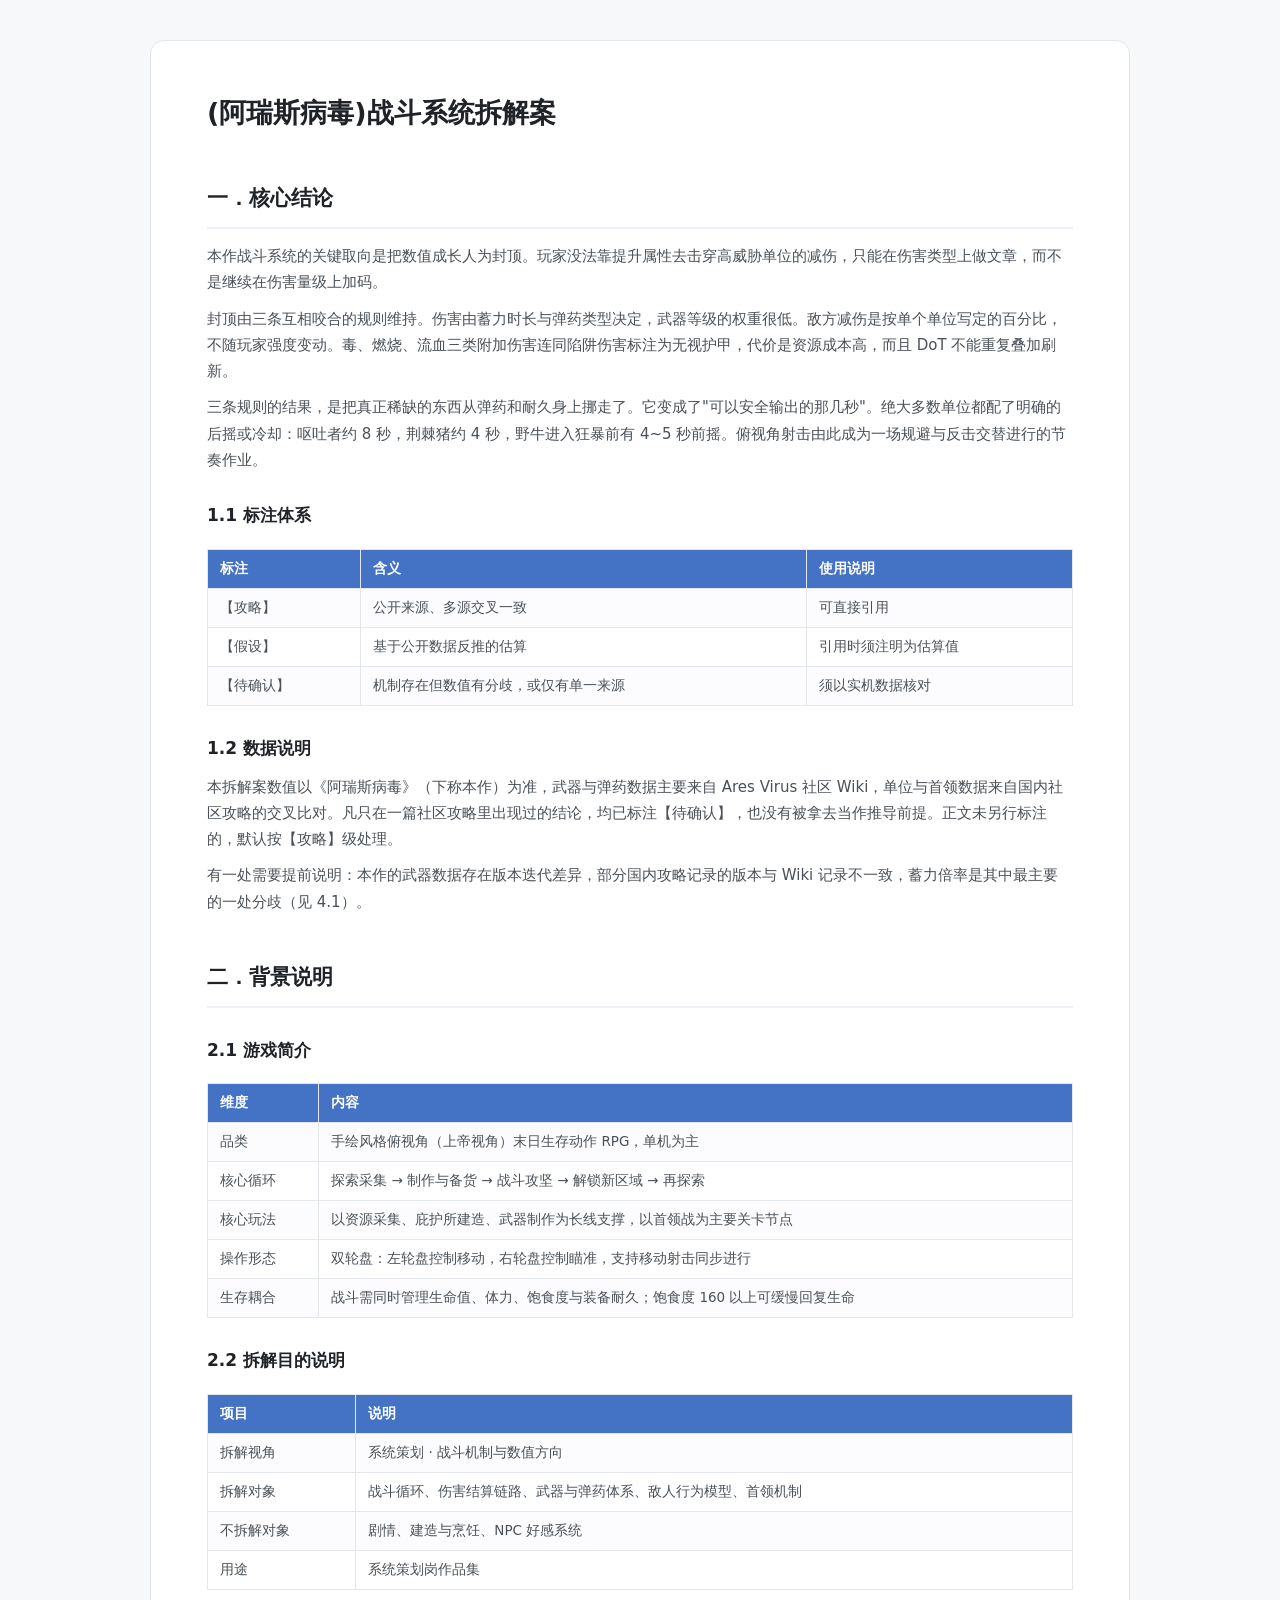
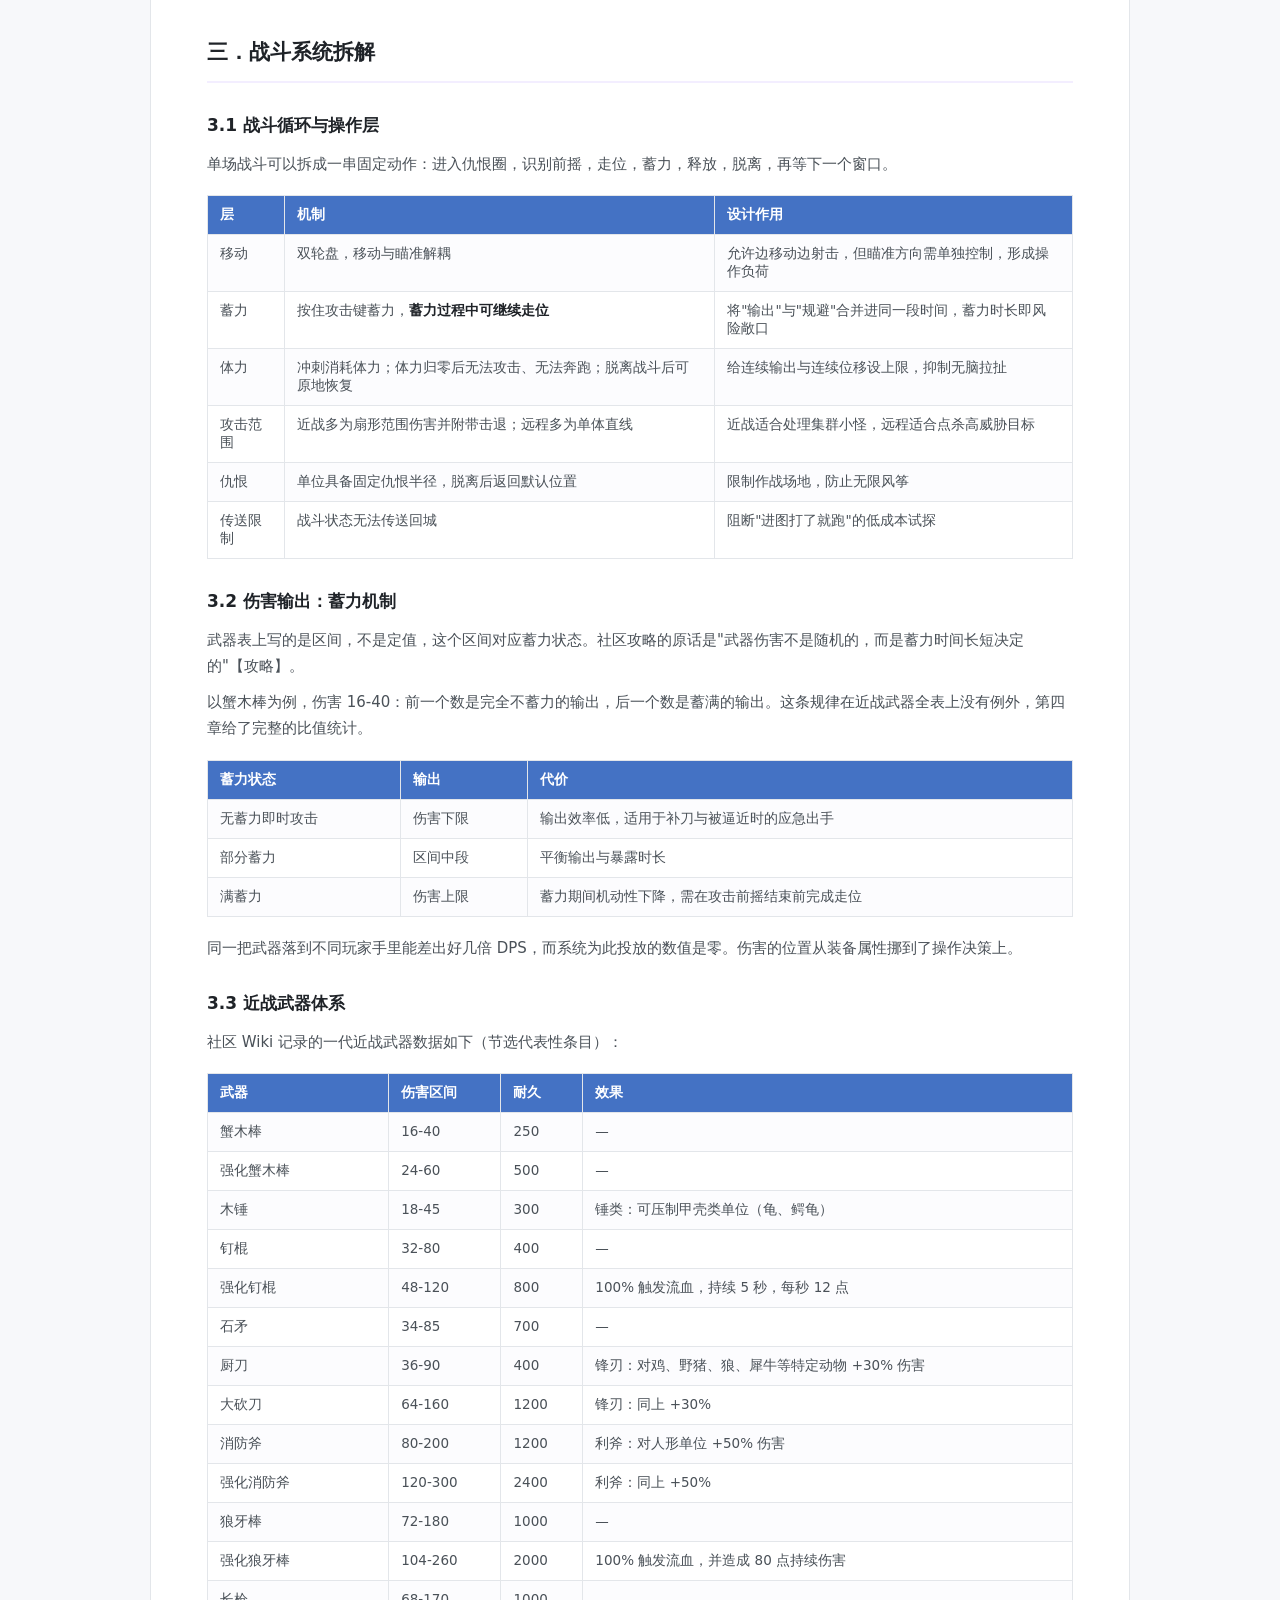
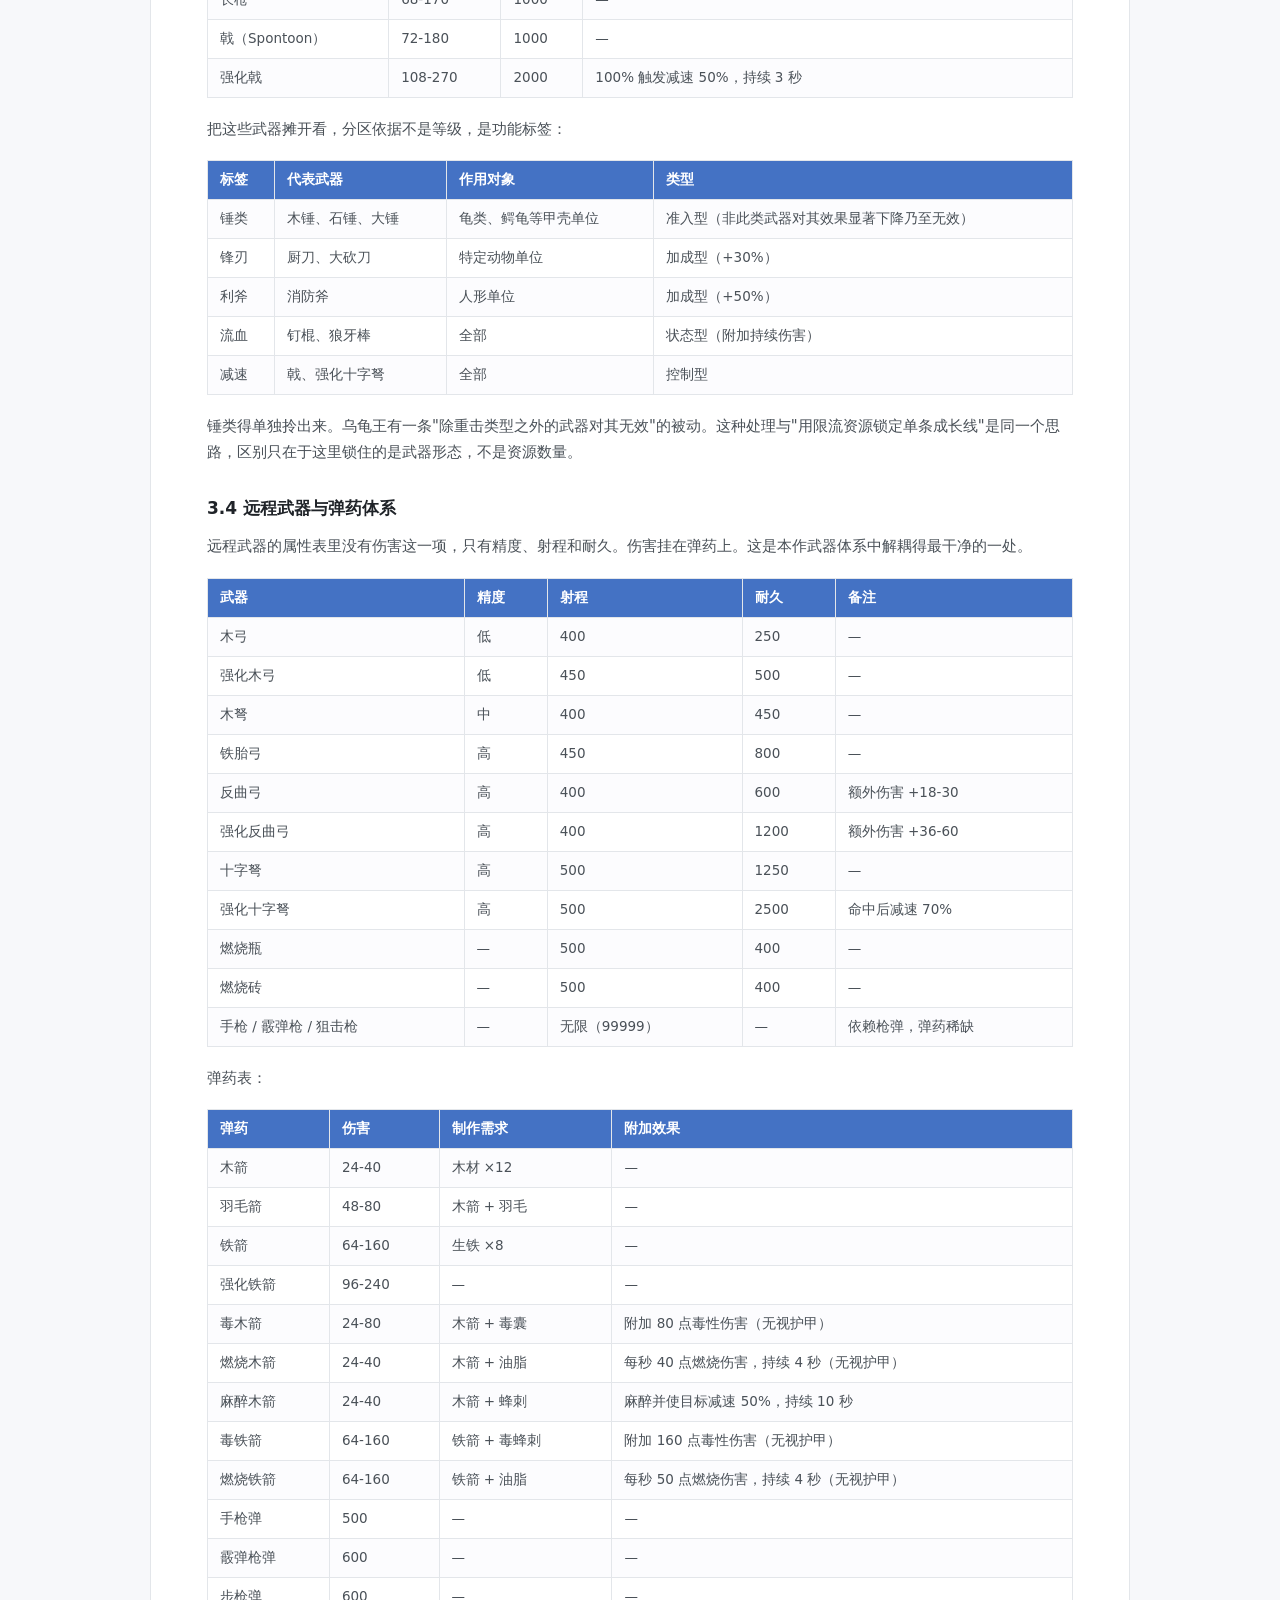
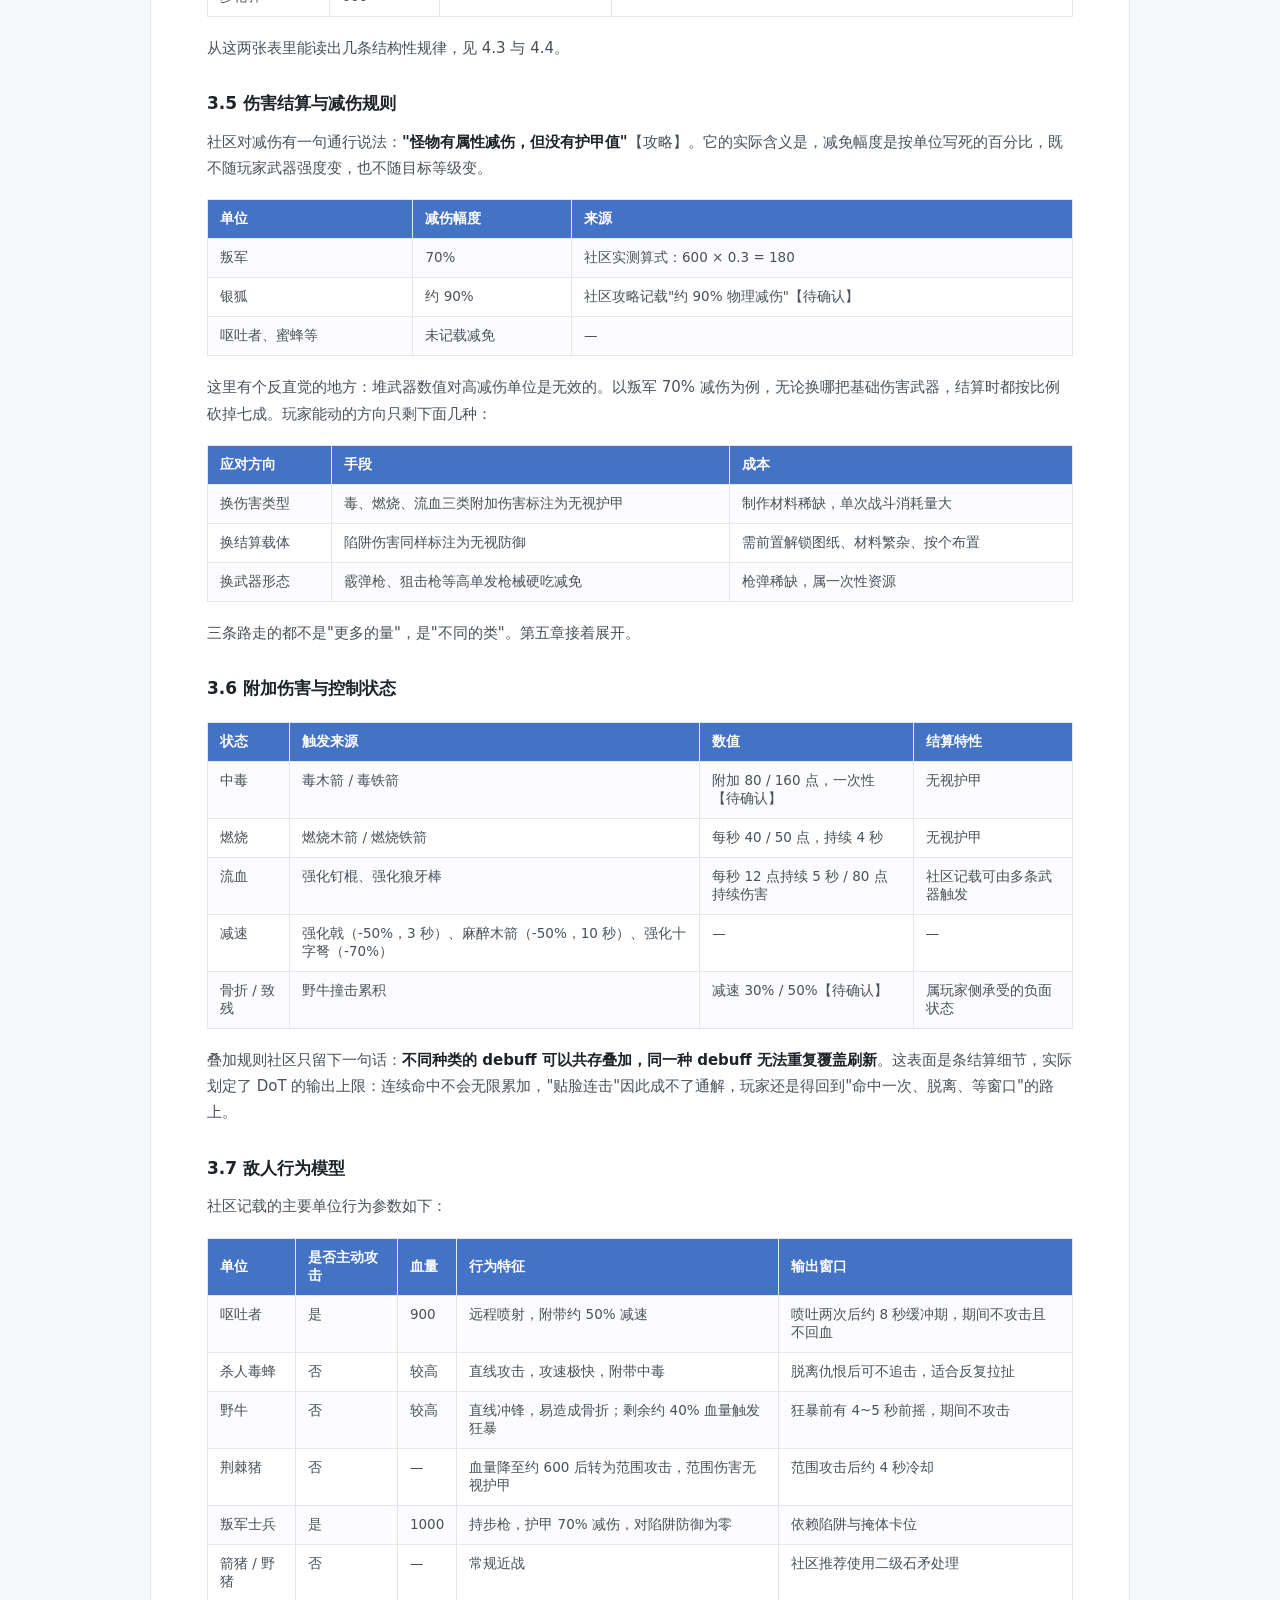
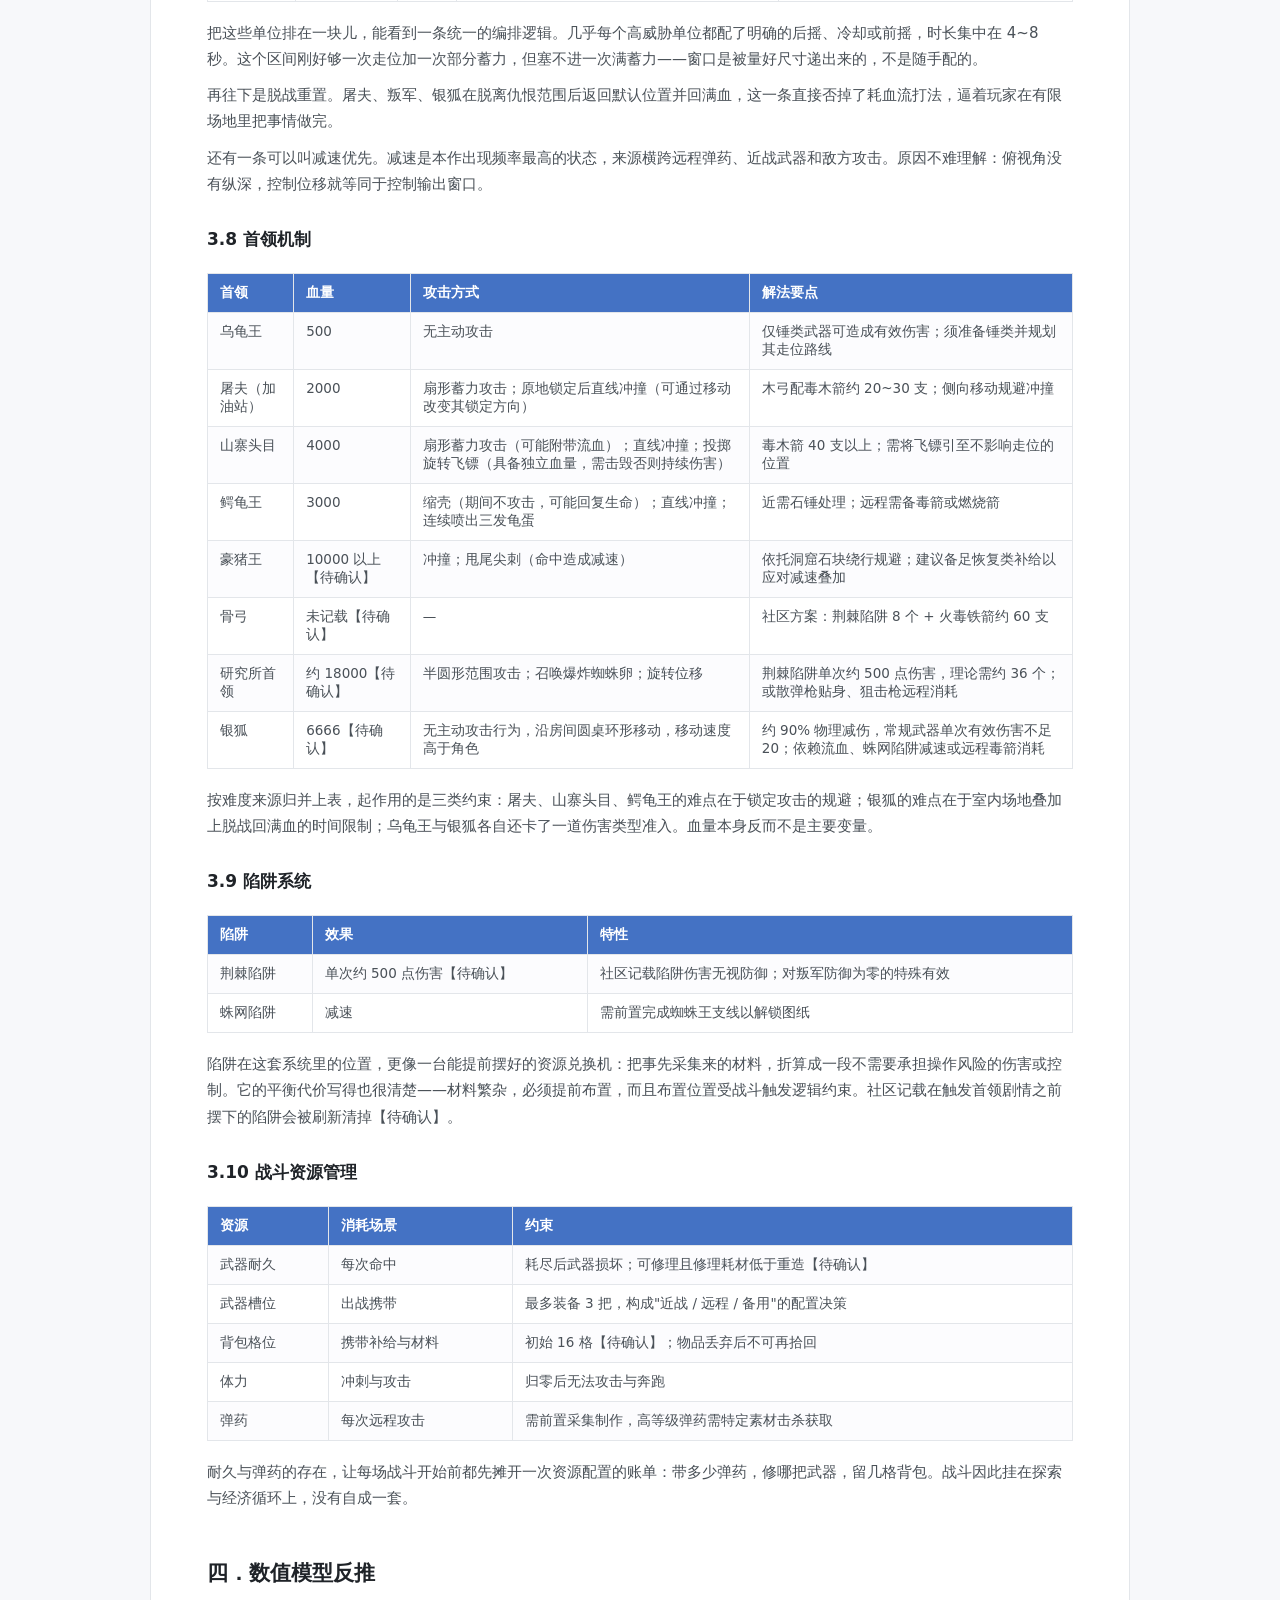
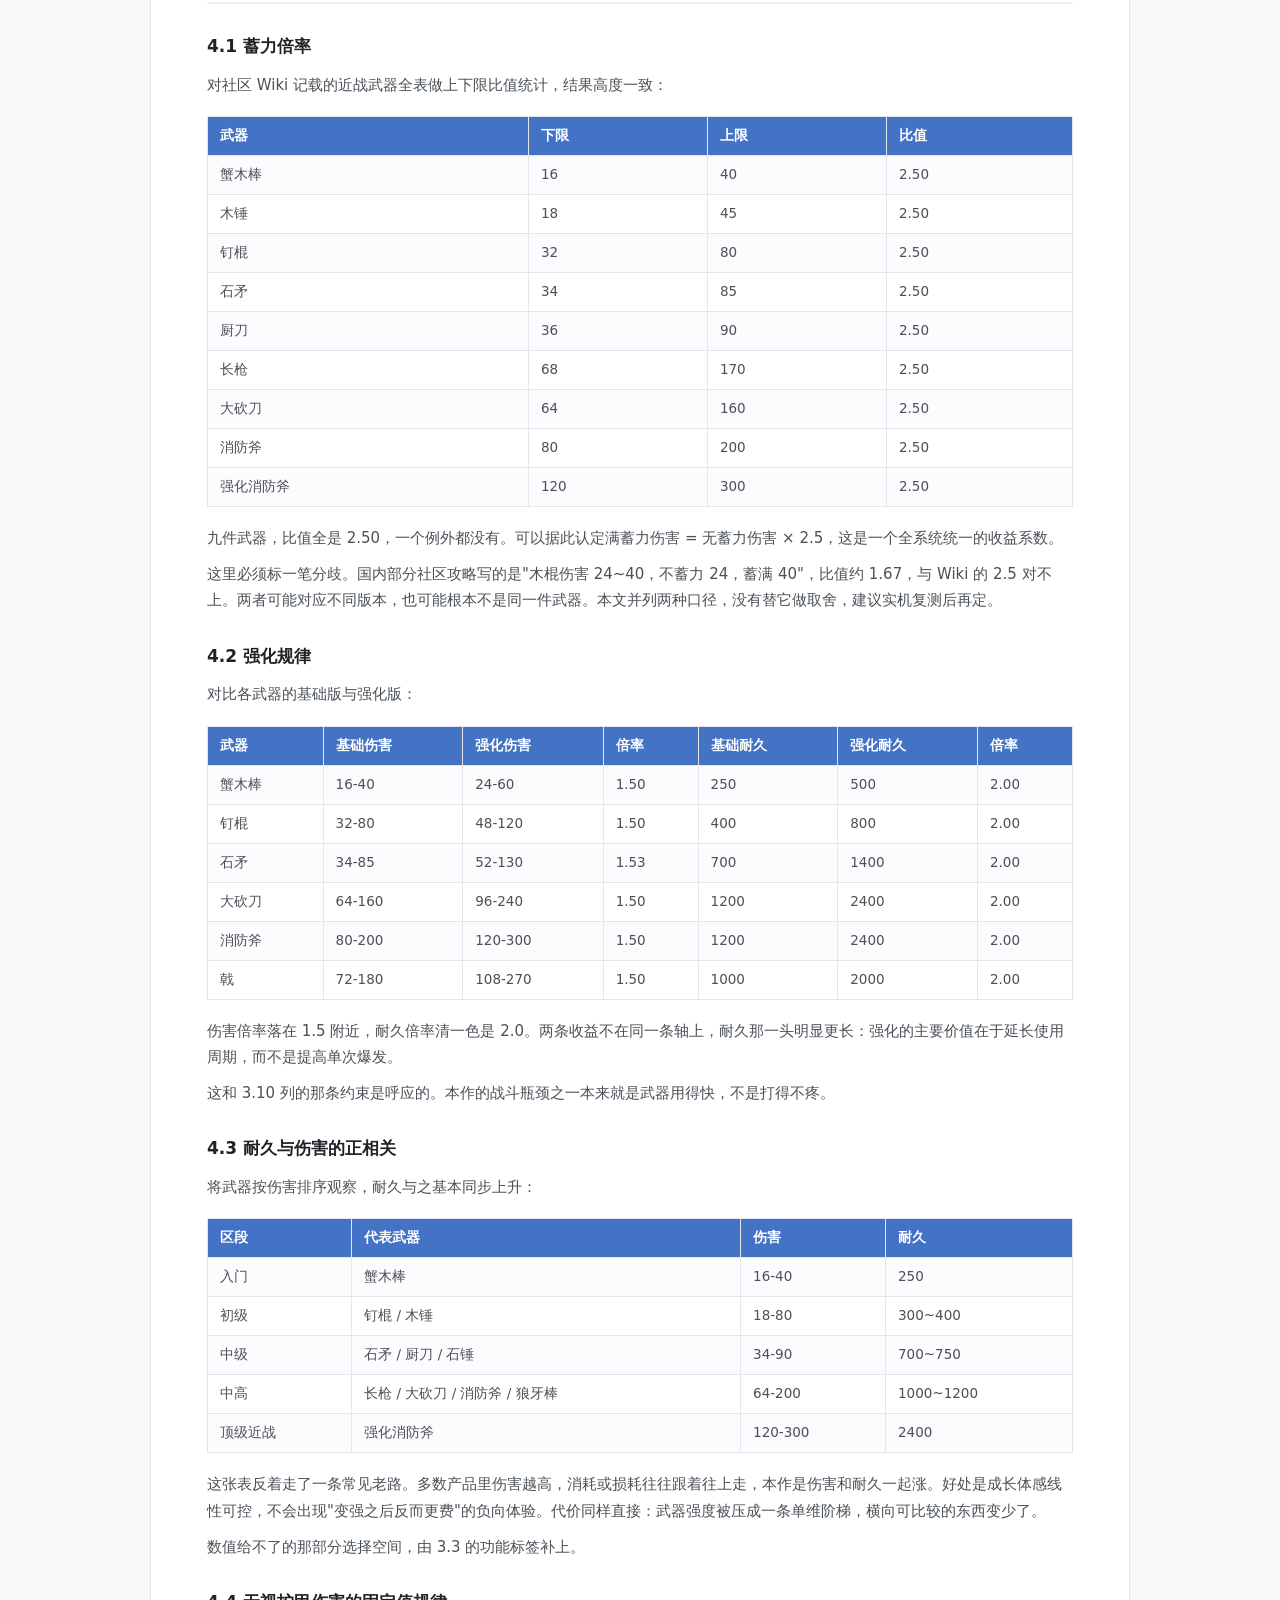
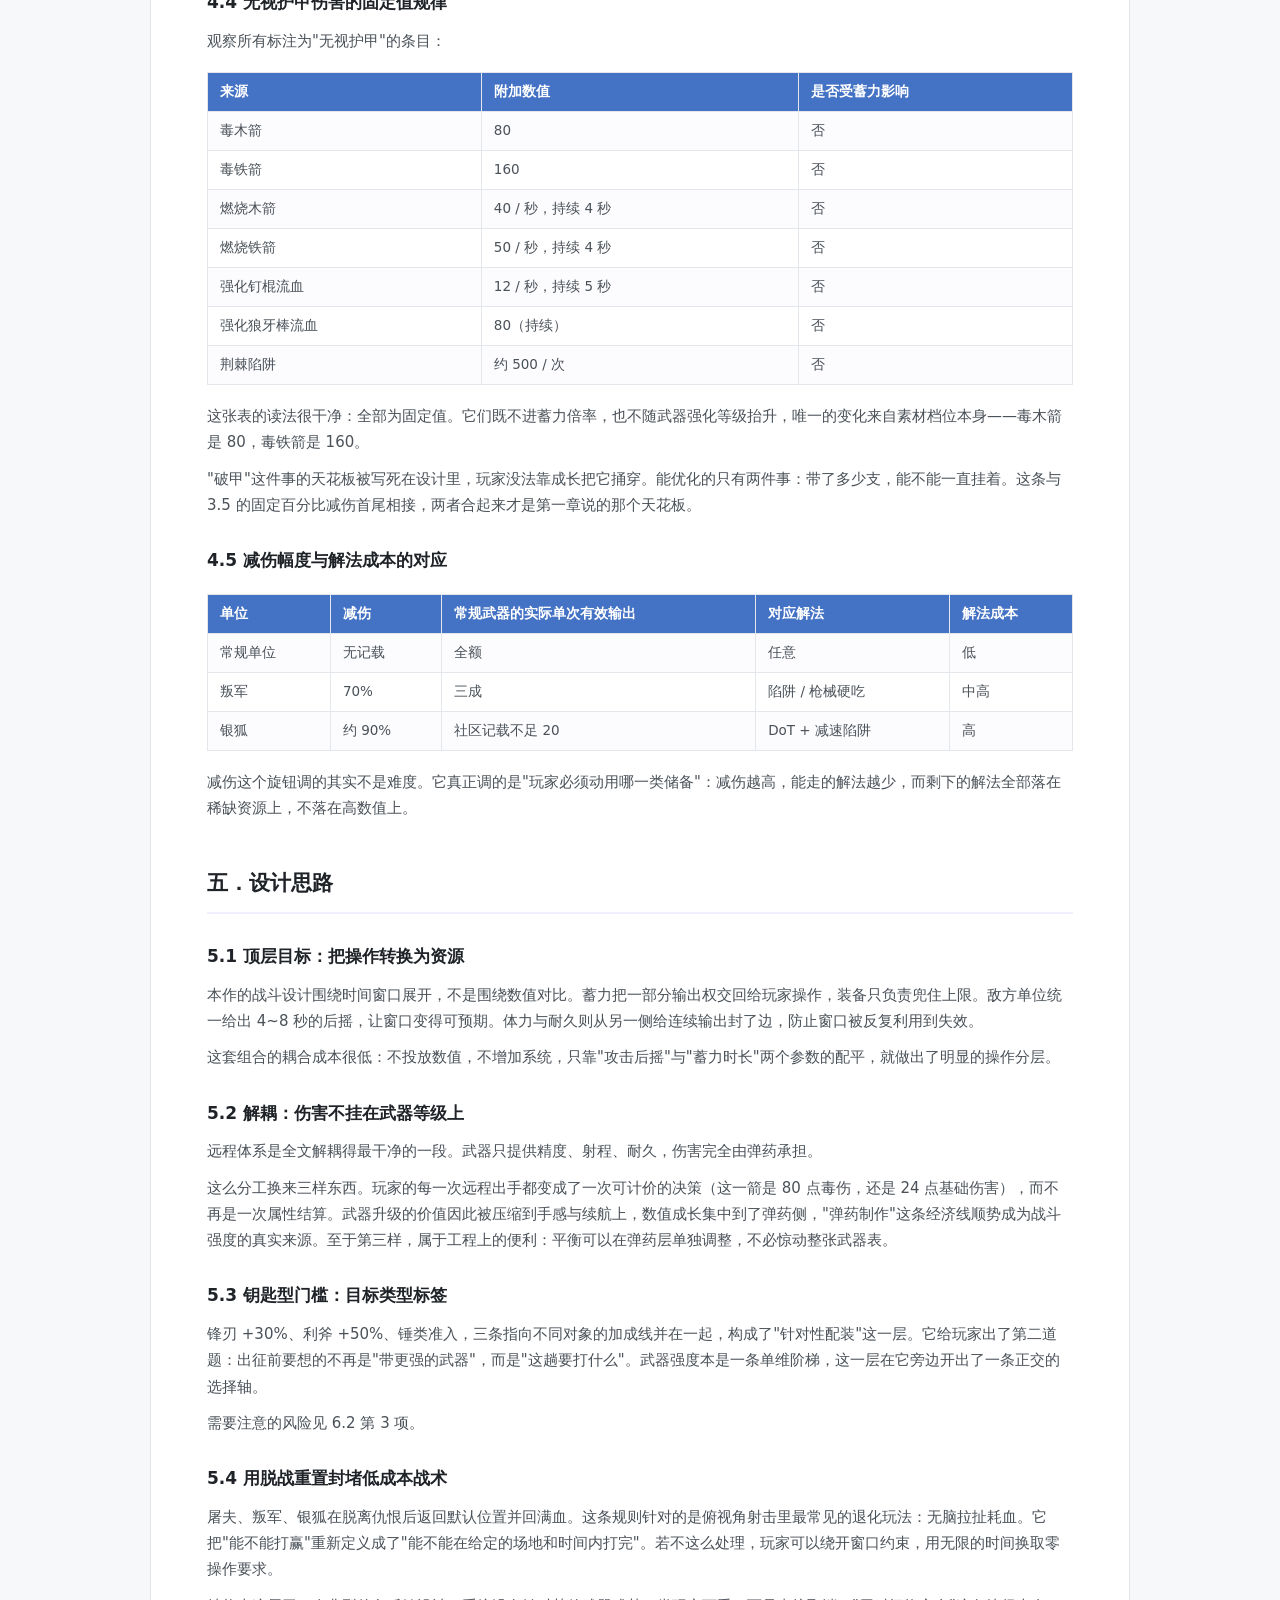
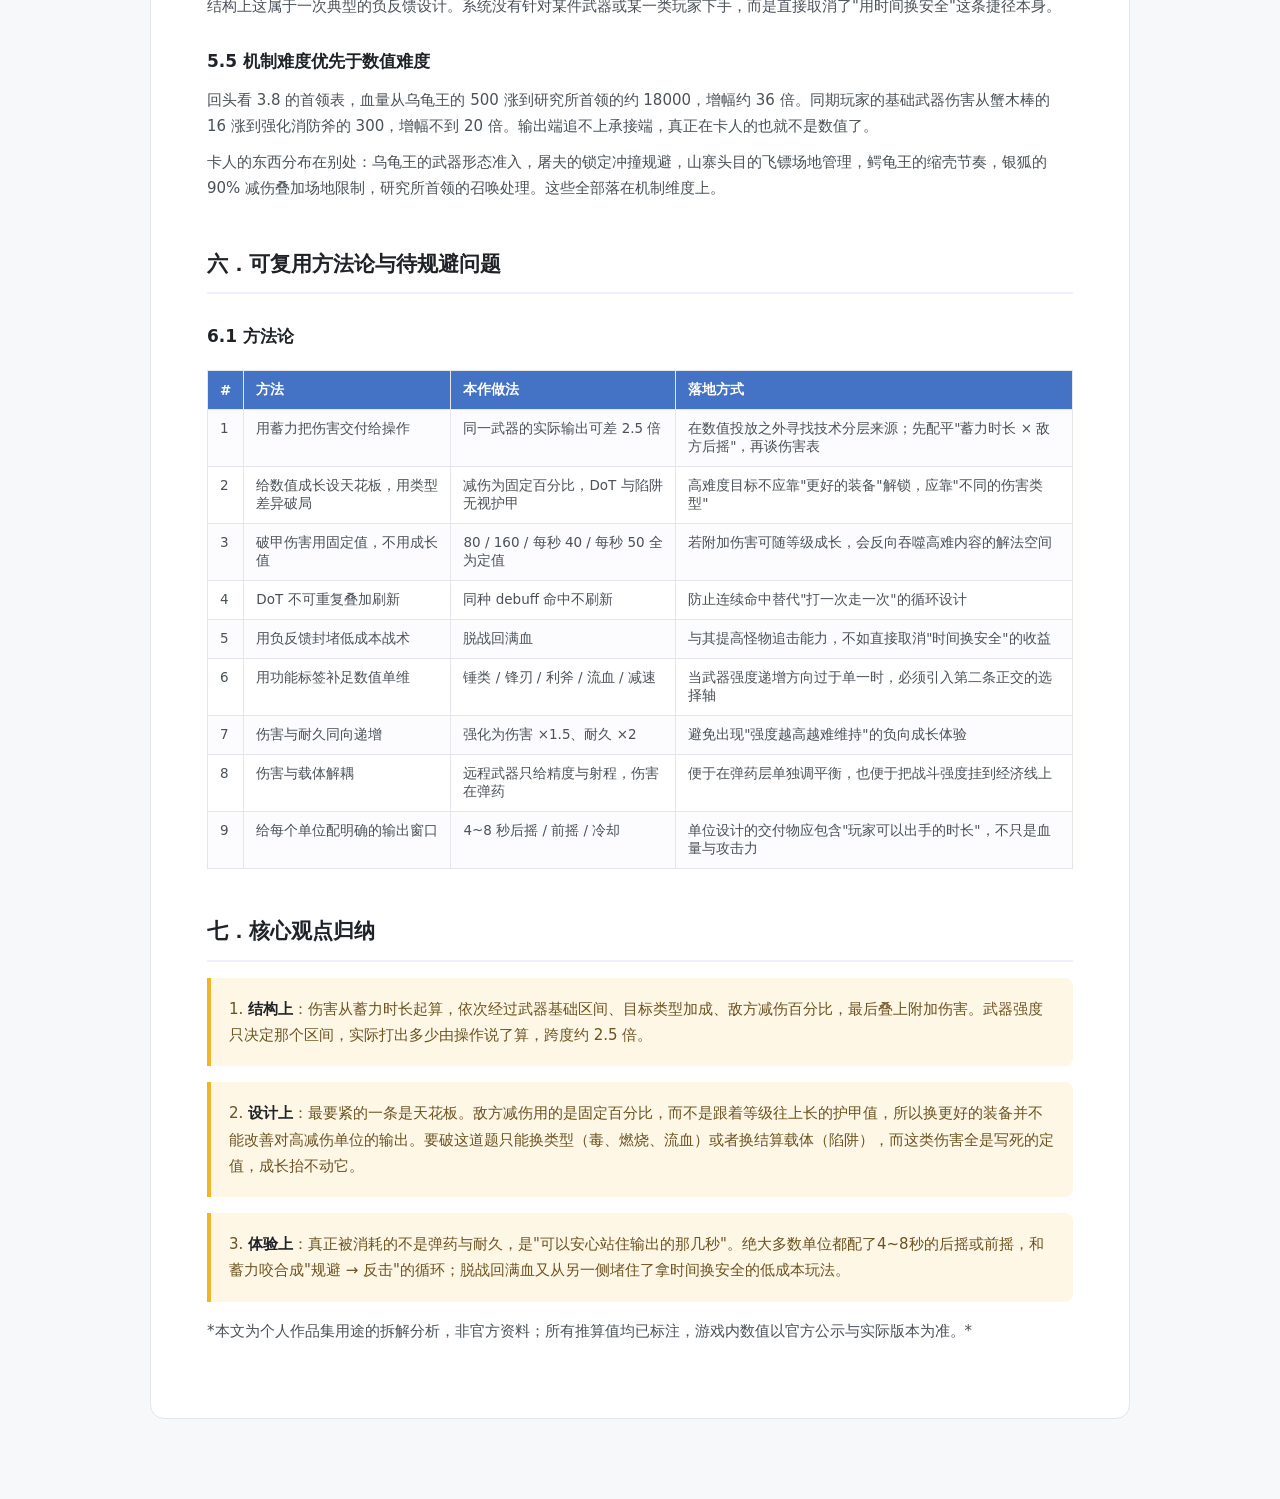
==== commit 3d5f7023: "Update 阿瑞斯病毒战斗系统拆解案_网页版.html" ====
--- a/阿瑞斯病毒战斗系统拆解案_网页版.html
+++ b/阿瑞斯病毒战斗系统拆解案_网页版.html
@@ -1,4 +1,4 @@
-<!DOCTYPE html>
+ <index.html>
 <html lang="zh-CN">
 <head>
 <meta charset="utf-8">
@@ -326,4 +326,4 @@
 <blockquote><p>2. <strong>设计上</strong>：最要紧的一条是天花板。敌方减伤用的是固定百分比，而不是跟着等级往上长的护甲值，所以换更好的装备并不能改善对高减伤单位的输出。要破这道题只能换类型（毒、燃烧、流血）或者换结算载体（陷阱），而这类伤害全是写死的定值，成长抬不动它。</p></blockquote>
 <blockquote><p>3. <strong>体验上</strong>：真正被消耗的不是弹药与耐久，是"可以安心站住输出的那几秒"。绝大多数单位都配了4~8秒的后摇或前摇，和蓄力咬合成"规避 → 反击"的循环；脱战回满血又从另一侧堵住了拿时间换安全的低成本玩法。</p></blockquote>
 <p>*本文为个人作品集用途的拆解分析，非官方资料；所有推算值均已标注，游戏内数值以官方公示与实际版本为准。*</p>
-</div></body></html>+</div></body></html>
